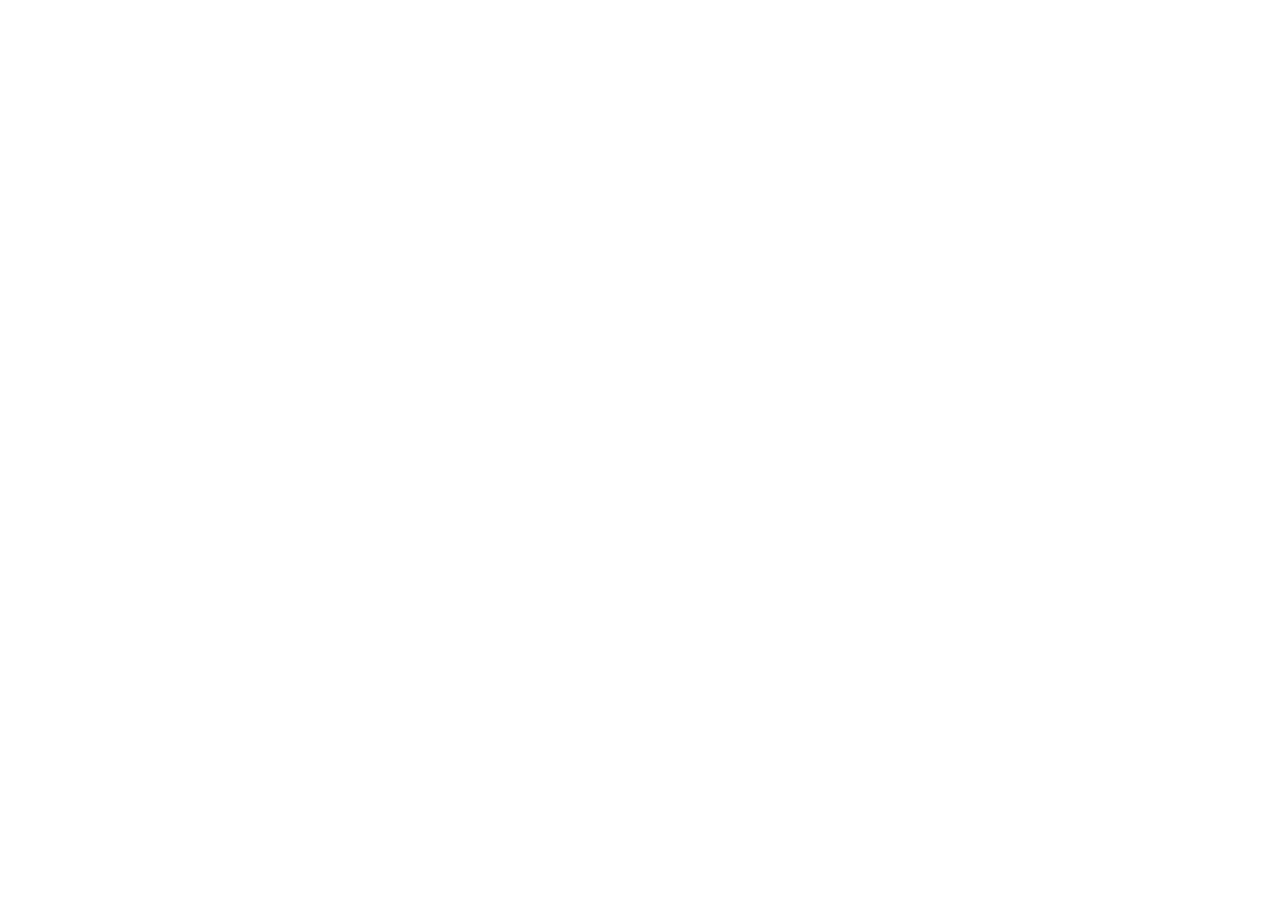
==== index.html @ a1ab5d9c "chore: :tada: project setup" ====
<!doctype html>
<html lang="en">
  <head>
    <meta charset="UTF-8" />
    <meta name="viewport" content="width=device-width, initial-scale=1.0" />
    <link
      rel="icon"
      type="image/png"
      sizes="32x32"
      href="./assets/favicon-32x32.png"
    />
    <link rel="preconnect" href="https://fonts.googleapis.com" />
    <link rel="preconnect" href="https://fonts.gstatic.com" crossorigin />
    <link
      href="https://fonts.googleapis.com/css2?family=Big+Shoulders:opsz,wght@10..72,100..900&family=Outfit:wght@100..900&display=swap"
      rel="stylesheet"
    />
    <link rel="stylesheet" href="./Global Styles.css" />
    <link rel="stylesheet" href="index.css" />
    <title>Frontend Mentor | Art gallery website</title>
  </head>
  <body></body>
</html>
---- Global Styles.css ----
* {
  box-sizing: border-box;
  margin: 0;
  padding: 0;
}

:root {
  --grey-900: #151515;
  --grey-700: #444;
  --white: #fff;
  --gold-500: #d5966c;
}
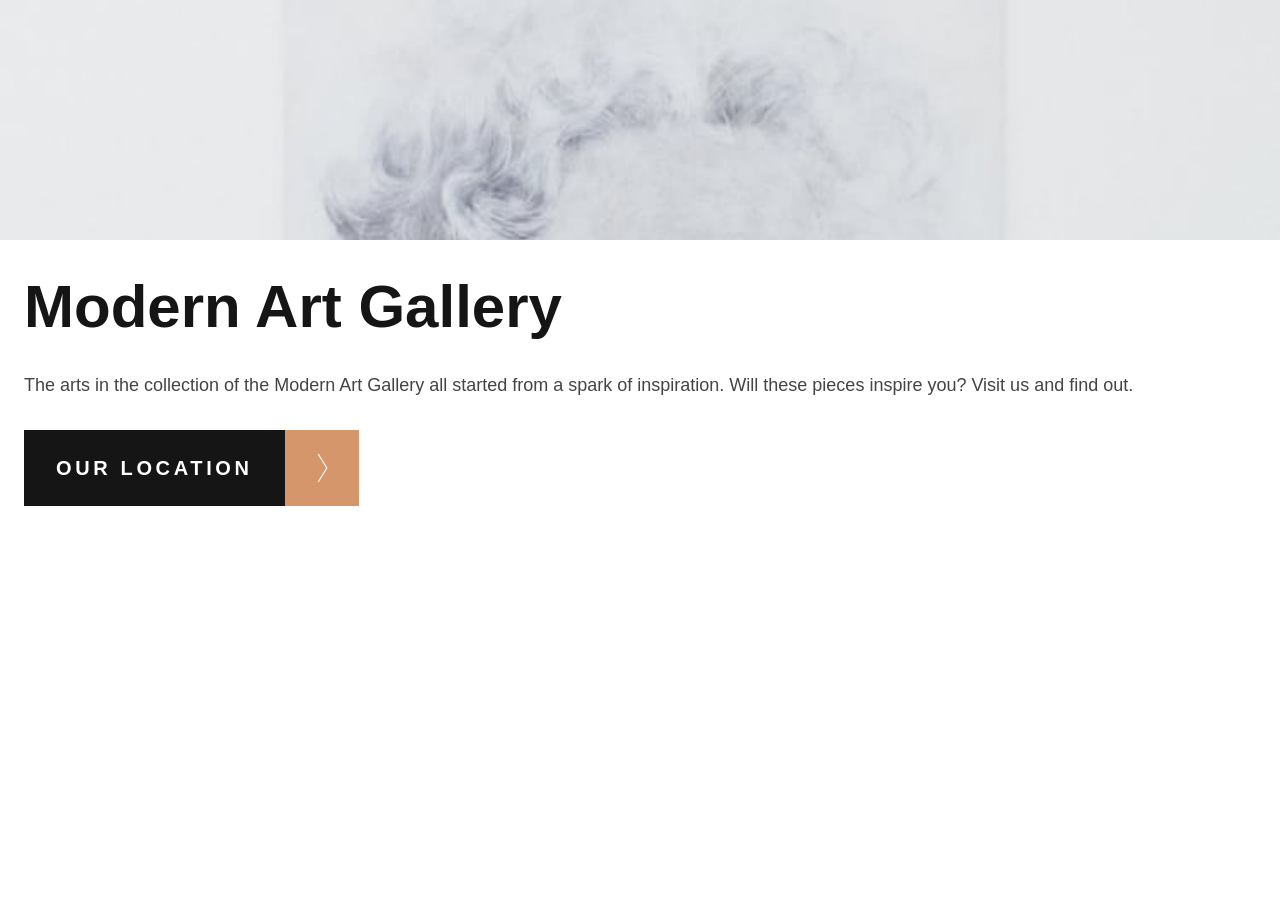
==== commit d05cc8c6: "feat: :sparkles: main content section html elements & styles added." ====
--- a/index.html
+++ b/index.html
@@ -15,9 +15,32 @@
       href="https://fonts.googleapis.com/css2?family=Big+Shoulders:opsz,wght@10..72,100..900&family=Outfit:wght@100..900&display=swap"
       rel="stylesheet"
     />
-    <link rel="stylesheet" href="./Global Styles.css" />
     <link rel="stylesheet" href="index.css" />
     <title>Frontend Mentor | Art gallery website</title>
   </head>
-  <body></body>
+  <body>
+    <main>
+      <section class="main-content">
+        <div class="hero-image-container"></div>
+        <div class="gallery-info-container">
+          <h1>Modern Art Gallery</h1>
+          <p>
+            The arts in the collection of the Modern Art Gallery all started
+            from a spark of inspiration. Will these pieces inspire you? Visit us
+            and find out.
+          </p>
+          <a class="our-location-btn" href="#">
+            <div class="our-location-button-wrapper">
+              <p>OUR LOCATION</p>
+              <span
+                ><img
+                  src="./assets/icon-arrow-right.svg"
+                  alt="Arrow pointing to the right in a white line, indicating navigation to the location section, inside a small rounded icon with a dark background and minimal modern gallery styling."
+              /></span>
+            </div>
+          </a>
+        </div>
+      </section>
+    </main>
+  </body>
 </html>
--- a/index.css
+++ b/index.css
@@ -0,0 +1,91 @@
+/* Global Styles */
+
+* {
+  box-sizing: border-box;
+  margin: 0;
+  padding: 0;
+}
+
+:root {
+  --grey-900: #151515;
+  --grey-700: #444;
+  --white: #fff;
+  --gold-500: #d5966c;
+}
+
+body {
+  background-color: var(--white);
+}
+
+/* || Main Content Section */
+
+.hero-image-container {
+  margin-block-end: 2rem;
+  background-image: url(./assets/mobile/image-hero@2x.jpg);
+  background-size: cover;
+  width: 100%;
+  height: 15rem;
+}
+
+/* Gallery Info Container */
+
+.gallery-info-container {
+  display: flex;
+  flex-direction: column;
+  gap: 2rem;
+  padding: 0 1.5rem;
+
+  h1 {
+    color: var(--grey-900);
+    font-weight: 700;
+    font-size: 3.75rem;
+    font-family: 'Big Shoulders', Arial, Helvetica, sans-serif;
+  }
+
+  p {
+    color: var(--grey-700);
+    font-size: 1.125rem;
+    line-height: 140%;
+    font-family: 'Outfit', Arial, Helvetica, sans-serif;
+  }
+}
+
+.our-location-btn {
+  text-decoration: none;
+}
+
+.our-location-button-wrapper {
+  display: flex;
+  cursor: pointer;
+
+  p {
+    background-color: var(--grey-900);
+    padding: 1.5rem 2rem;
+    color: var(--white);
+    font-weight: 800;
+    font-size: 1.25rem;
+    font-family: 'Big Shoulders', Arial, Helvetica, sans-serif;
+    letter-spacing: 0.2275rem;
+  }
+
+  span {
+    display: flex;
+    background-color: var(--gold-500);
+    padding: 1.5rem 2rem;
+  }
+
+  p,
+  span {
+    transition: background-color 0.1s ease-in-out;
+  }
+
+  &:hover {
+    p {
+      background-color: var(--gold-500);
+    }
+
+    span {
+      background-color: var(--grey-900);
+    }
+  }
+}
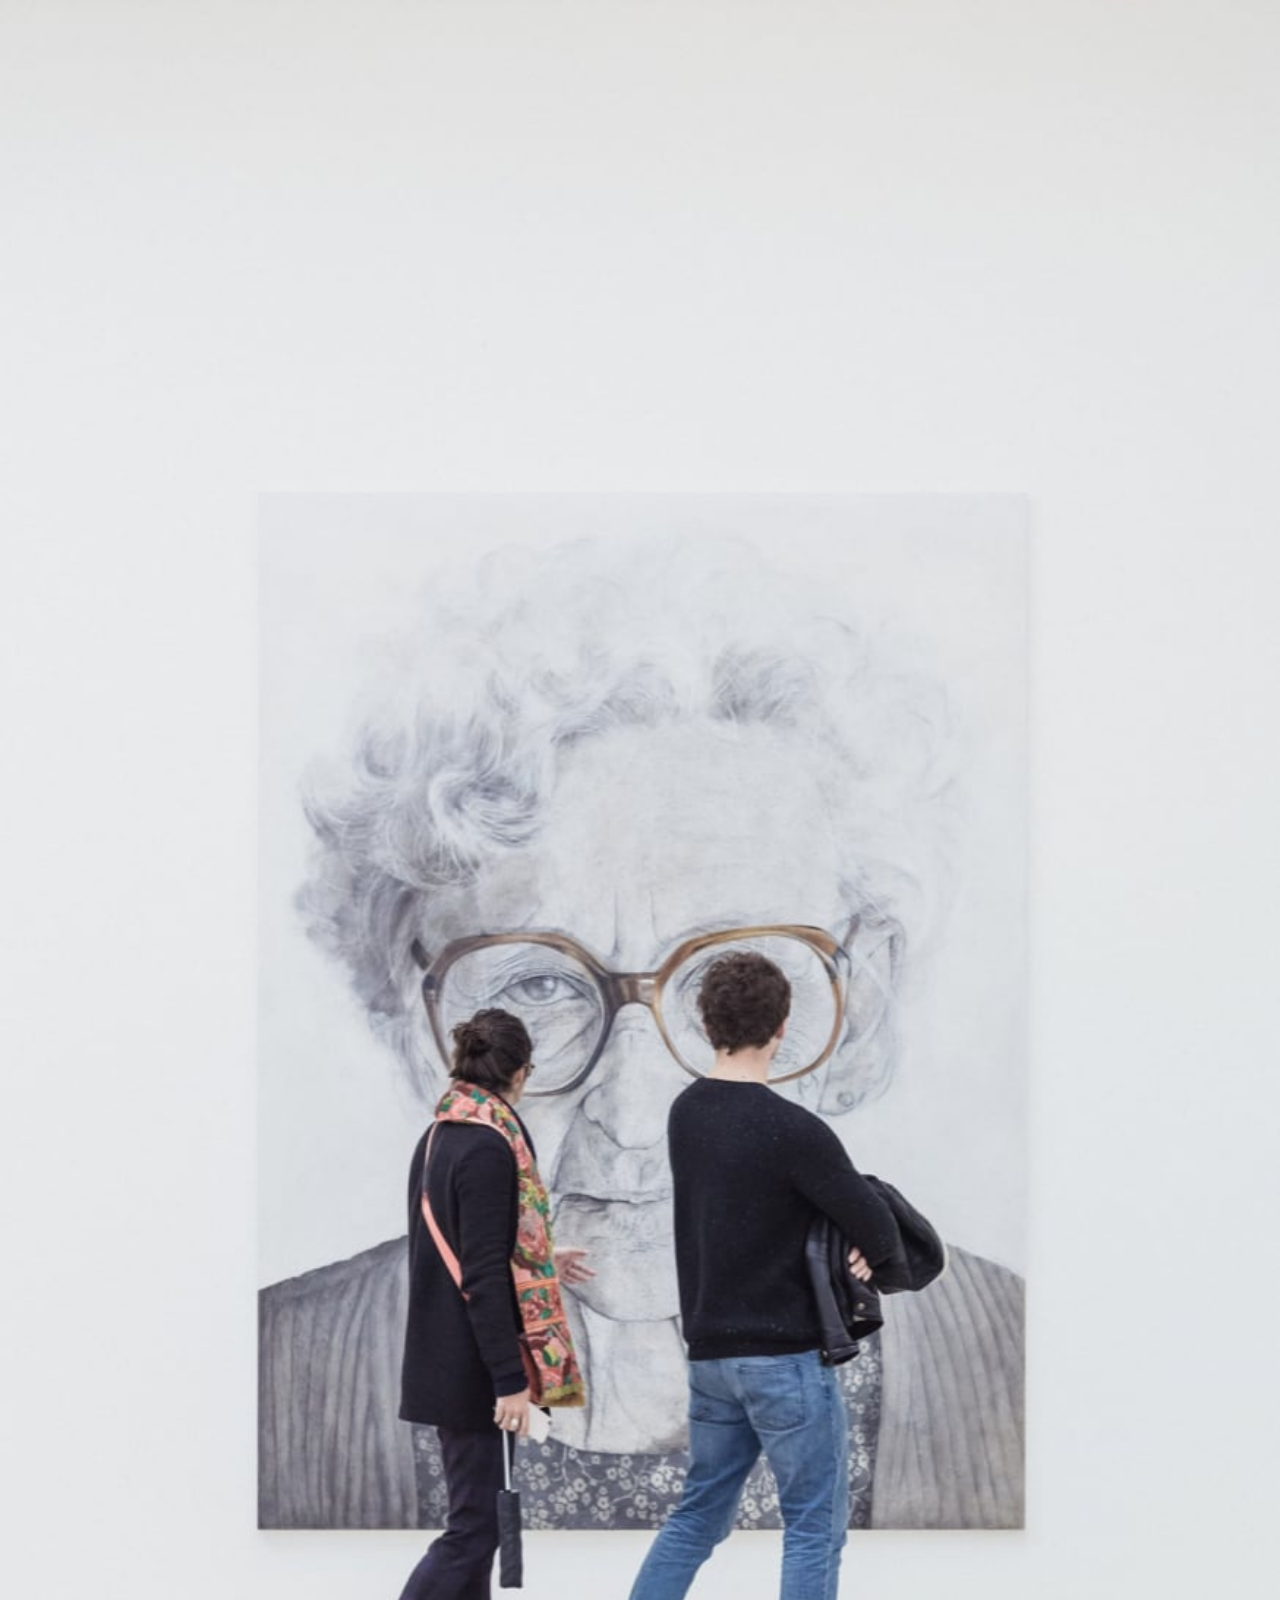
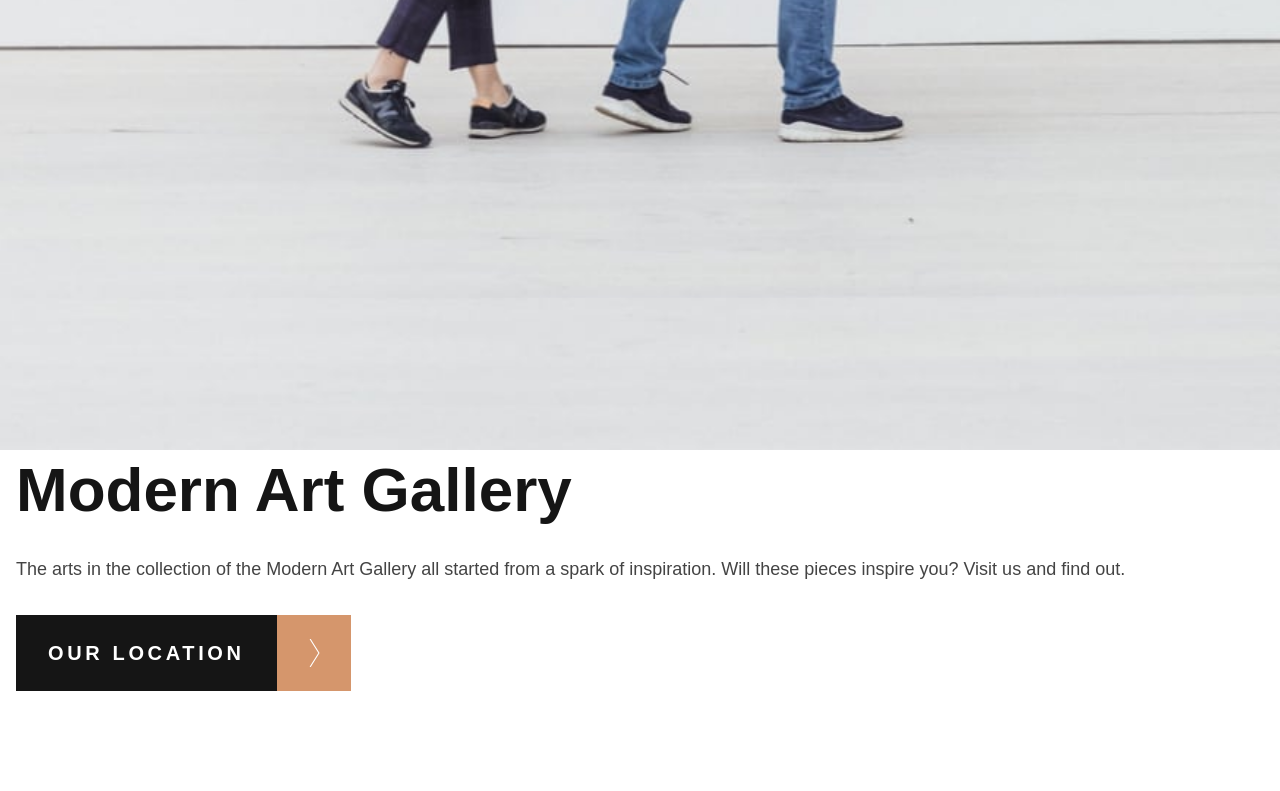
==== commit d705e665: "refactor: :recycle: main content section changed hero image to picture element." ====
--- a/index.html
+++ b/index.html
@@ -21,7 +21,17 @@
   <body>
     <main>
       <section class="main-content">
-        <div class="hero-image-container"></div>
+        <picture class="main-content-hero-image">
+          <source
+            media="(min-width: 90rem)"
+            srcset="./assets/desktop/image-hero@2x.jpg"
+          />
+          <source
+            media="(min-width: 51.25rem)"
+            srcset="./assets/tablet/image-hero@2x.jpg"
+          />
+          <img src="./assets/mobile/image-hero@2x.jpg" alt="" />
+        </picture>
         <div class="gallery-info-container">
           <h1>Modern Art Gallery</h1>
           <p>
@@ -41,6 +51,9 @@
           </a>
         </div>
       </section>
+      <section class="gallery">
+        <div class="gallery-hero-image-container"></div>
+      </section>
     </main>
   </body>
 </html>
--- a/index.css
+++ b/index.css
@@ -19,26 +19,27 @@
 
 /* || Main Content Section */
 
-.hero-image-container {
-  margin-block-end: 2rem;
-  background-image: url(./assets/mobile/image-hero@2x.jpg);
-  background-size: cover;
-  width: 100%;
-  height: 15rem;
+.main-content {
+  margin-block-end: 6.25rem;
 }
 
-/* Gallery Info Container */
+.main-content-hero-image {
+  img {
+    width: 100%;
+    height: auto;
+  }
+}
 
 .gallery-info-container {
   display: flex;
   flex-direction: column;
   gap: 2rem;
-  padding: 0 1.5rem;
+  padding: 0 1rem;
 
   h1 {
     color: var(--grey-900);
     font-weight: 700;
-    font-size: 3.75rem;
+    font-size: 62px;
     font-family: 'Big Shoulders', Arial, Helvetica, sans-serif;
   }
 
@@ -89,3 +90,10 @@
     }
   }
 }
+
+/* Gallery Section */
+
+.gallery-hero-image-container {
+  width: 100%;
+  height:;
+}
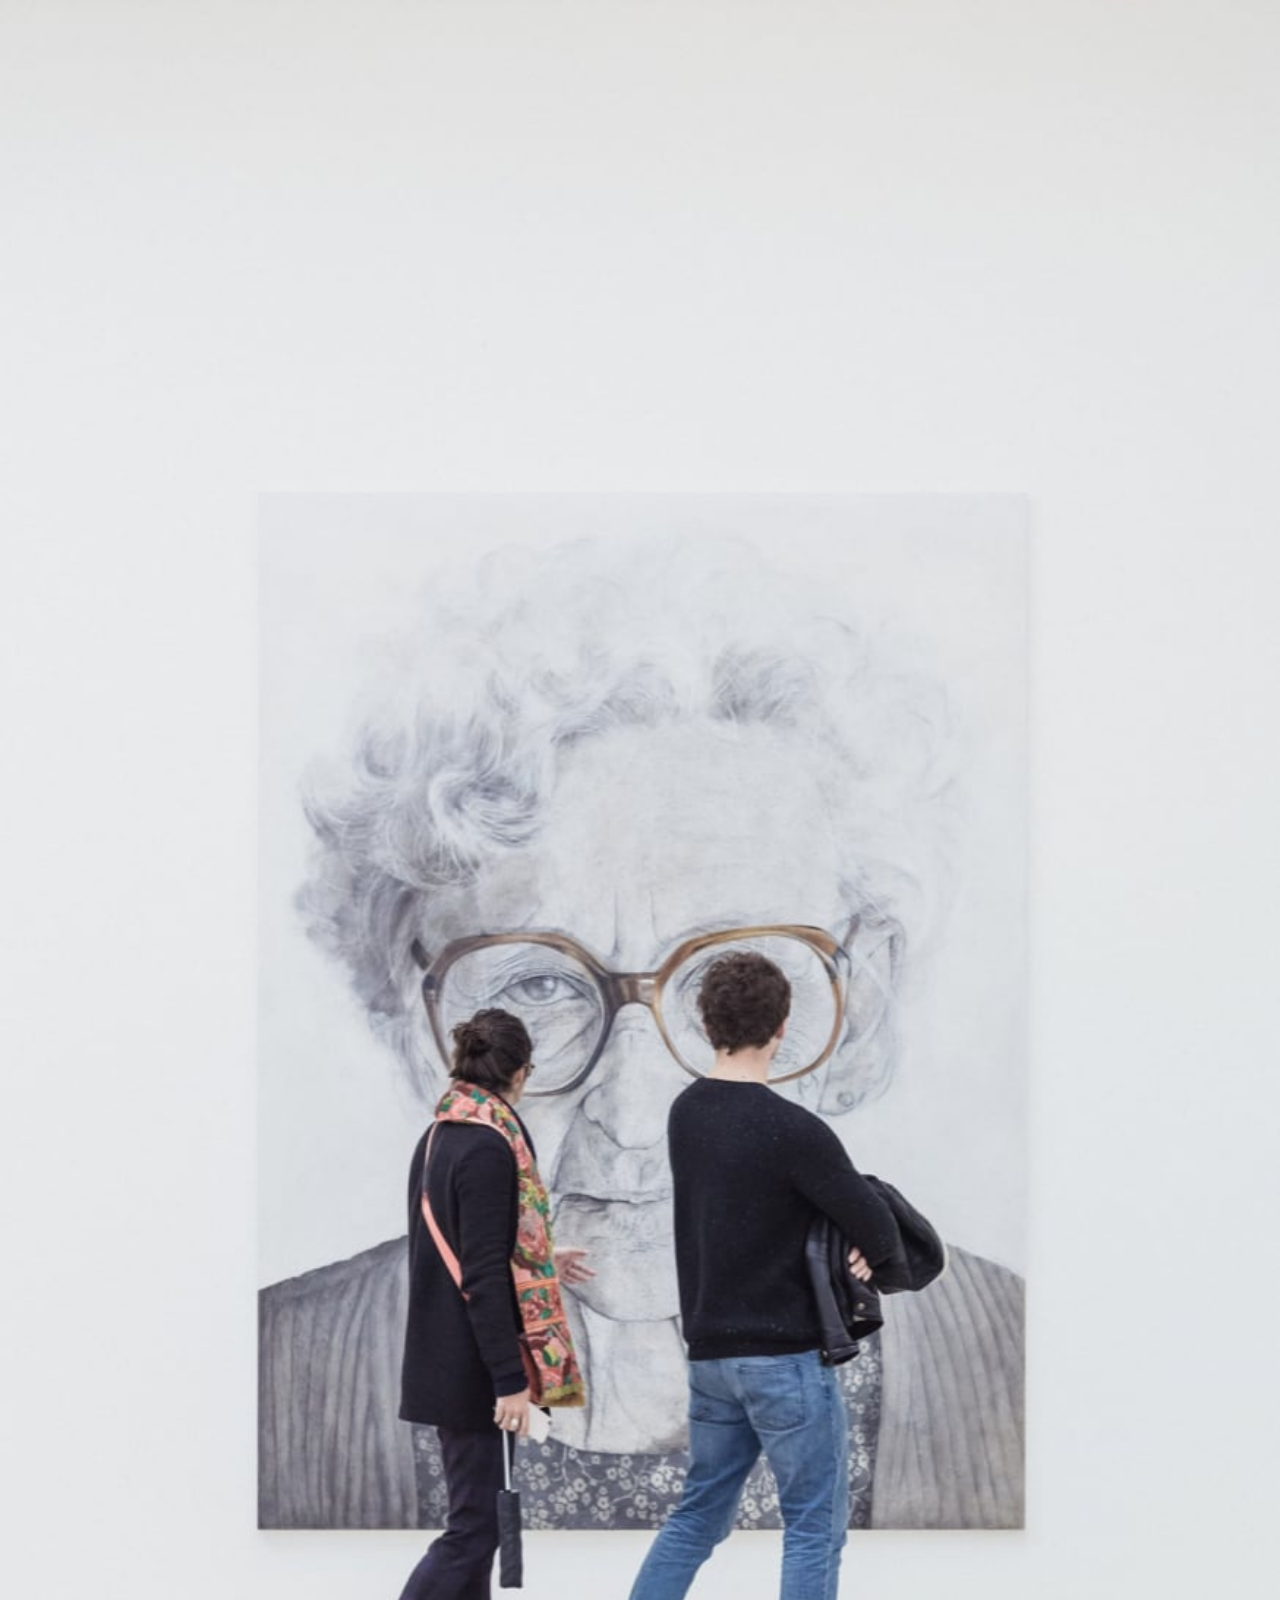
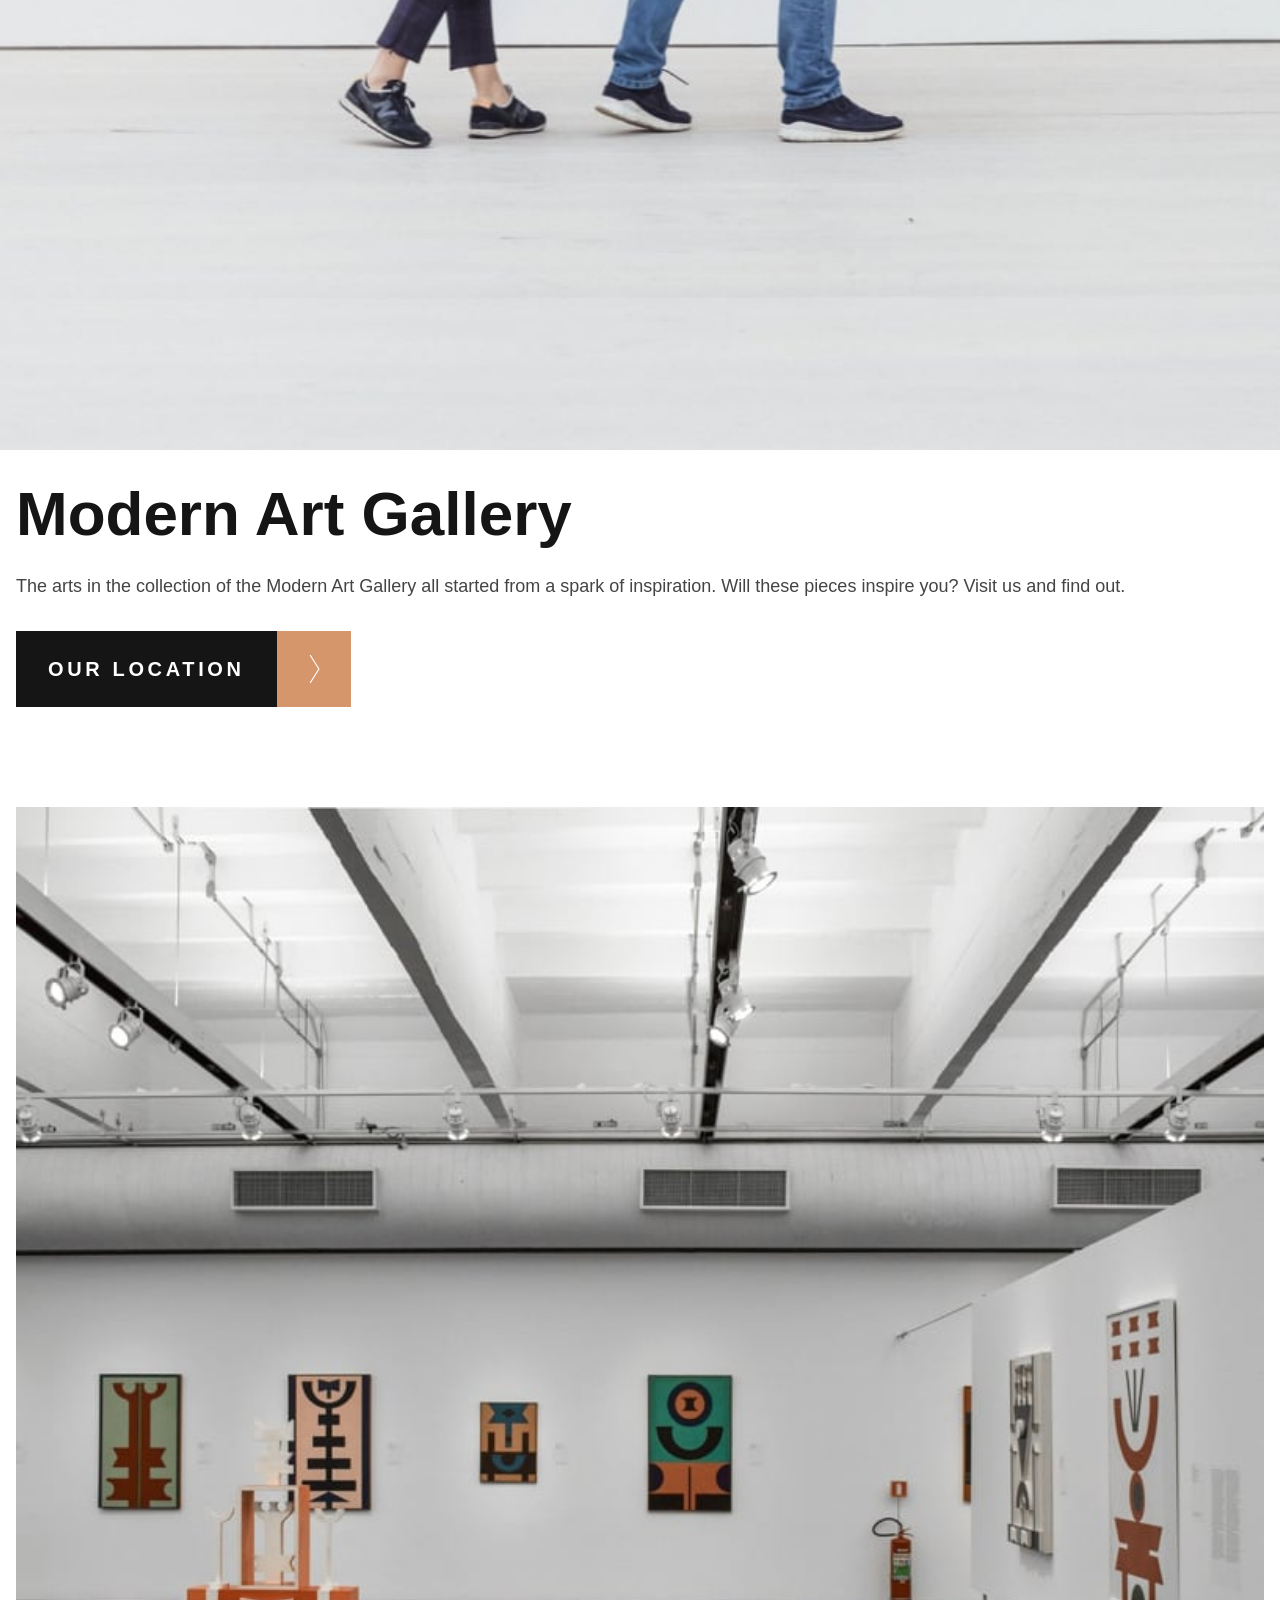
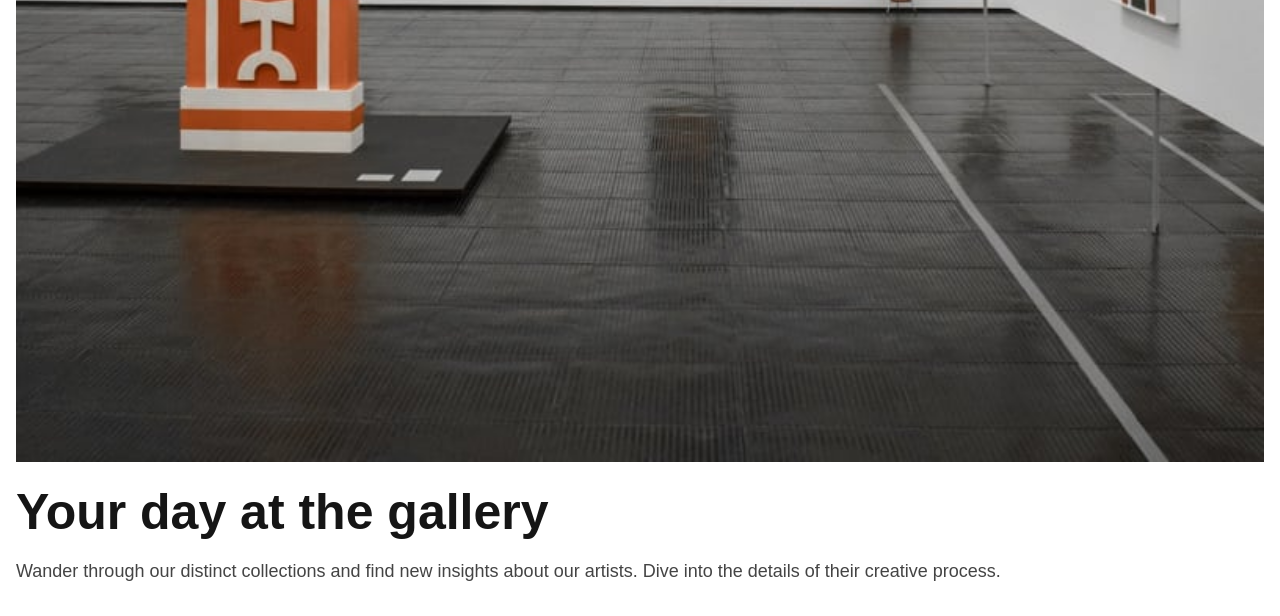
==== commit b178da43: "feat: :sparkles: gellery section gallery hero elements and styles addeed." ====
--- a/index.html
+++ b/index.html
@@ -30,7 +30,10 @@
             media="(min-width: 51.25rem)"
             srcset="./assets/tablet/image-hero@2x.jpg"
           />
-          <img src="./assets/mobile/image-hero@2x.jpg" alt="" />
+          <img
+            src="./assets/mobile/image-hero@2x.jpg"
+            alt="Two visitors stand in a modern gallery looking at a large black and white portrait of an older woman with curly white hair and thick glasses. The woman appears to be the main subject of the artwork, while the visitors are close together in a calm exhibition space with soft lighting and a minimalist atmosphere. The mood feels contemplative and reflective."
+          />
         </picture>
         <div class="gallery-info-container">
           <h1>Modern Art Gallery</h1>
@@ -52,7 +55,27 @@
         </div>
       </section>
       <section class="gallery">
-        <div class="gallery-hero-image-container"></div>
+        <div class="gallery-hero">
+          <picture class="gallery-hero-image">
+            <source
+              media="(min-width: 90rem)"
+              srcset="./assets/desktop/image-grid-1@2x.jpg"
+            />
+            <source
+              media="(min-width: 51.25rem)"
+              srcset="./assets/tablet/image-grid-1@2x.jpg"
+            />
+            <img
+              src="./assets/mobile/image-grid-1@2x.jpg"
+              alt="A spacious modern art gallery interior with white walls, a black polished floor, and several abstract artworks in warm earth tones and bold colors hanging on the walls. A large orange sculpture stands on a black plinth near the center of the room. Overhead lights and a calm minimalist exhibition setting create a reflective, contemplative mood. No text appears in this image."
+            />
+          </picture>
+          <h2>Your day at the gallery</h2>
+          <p>
+            Wander through our distinct collections and find new insights about
+            our artists. Dive into the details of their creative process.
+          </p>
+        </div>
       </section>
     </main>
   </body>
--- a/index.css
+++ b/index.css
@@ -25,6 +25,7 @@
 
 .main-content-hero-image {
   img {
+    margin-block-end: 2rem;
     width: 100%;
     height: auto;
   }
@@ -40,6 +41,7 @@
     color: var(--grey-900);
     font-weight: 700;
     font-size: 62px;
+    line-height: 90%;
     font-family: 'Big Shoulders', Arial, Helvetica, sans-serif;
   }
 
@@ -93,7 +95,34 @@
 
 /* Gallery Section */
 
-.gallery-hero-image-container {
-  width: 100%;
-  height:;
+.gallery {
+  padding: 0 1rem;
 }
+
+.gallery-hero {
+  display: flex;
+  flex-direction: column;
+  gap: 1.5rem;
+  margin-block-end: 2rem;
+
+  h2 {
+    color: var(--grey-900);
+    font-size: 3.125rem;
+    line-height: 90%;
+    font-family: 'Big Shoulders', Arial, Helvetica, sans-serif;
+  }
+
+  p {
+    color: var(--grey-700);
+    font-size: 1.125rem;
+    line-height: 140%;
+    font-family: 'Outfit', Arial, Helvetica, sans-serif;
+  }
+}
+
+.gallery-hero-image {
+  img {
+    width: 100%;
+    height: auto;
+  }
+}
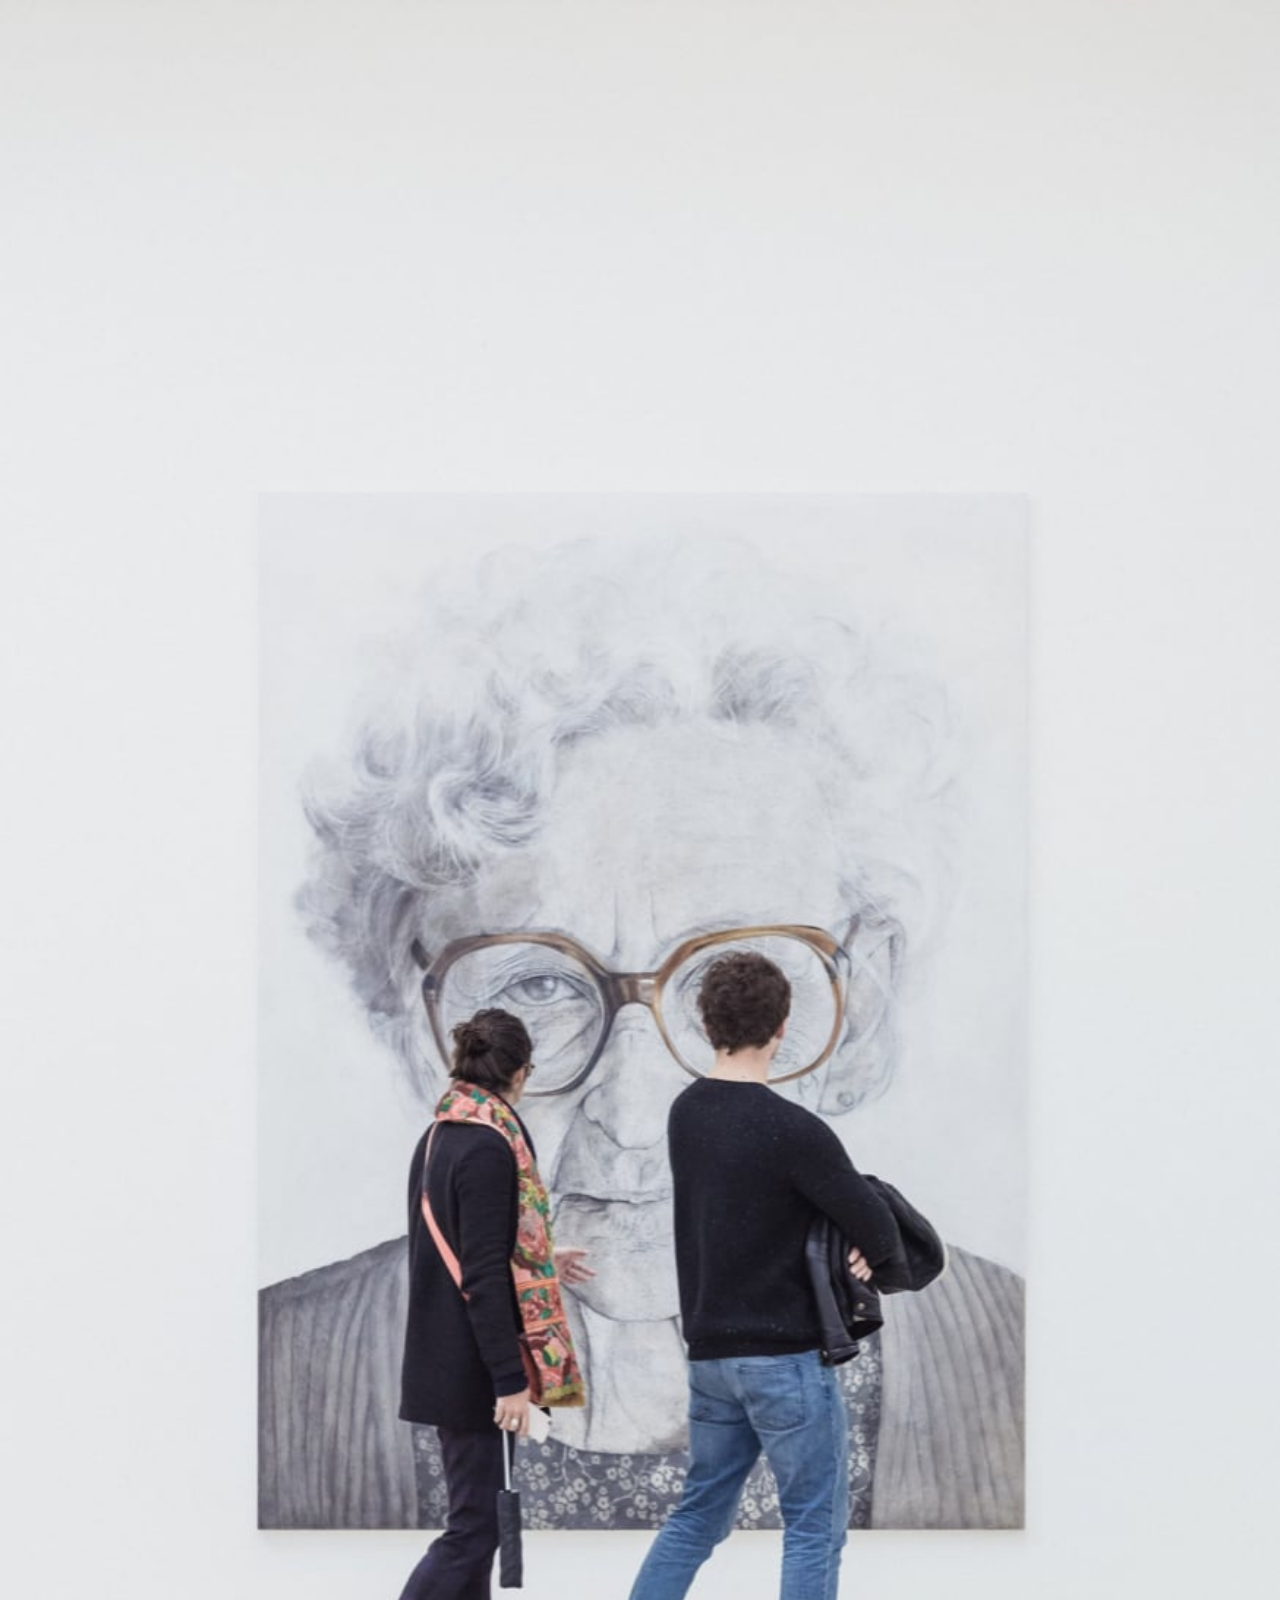
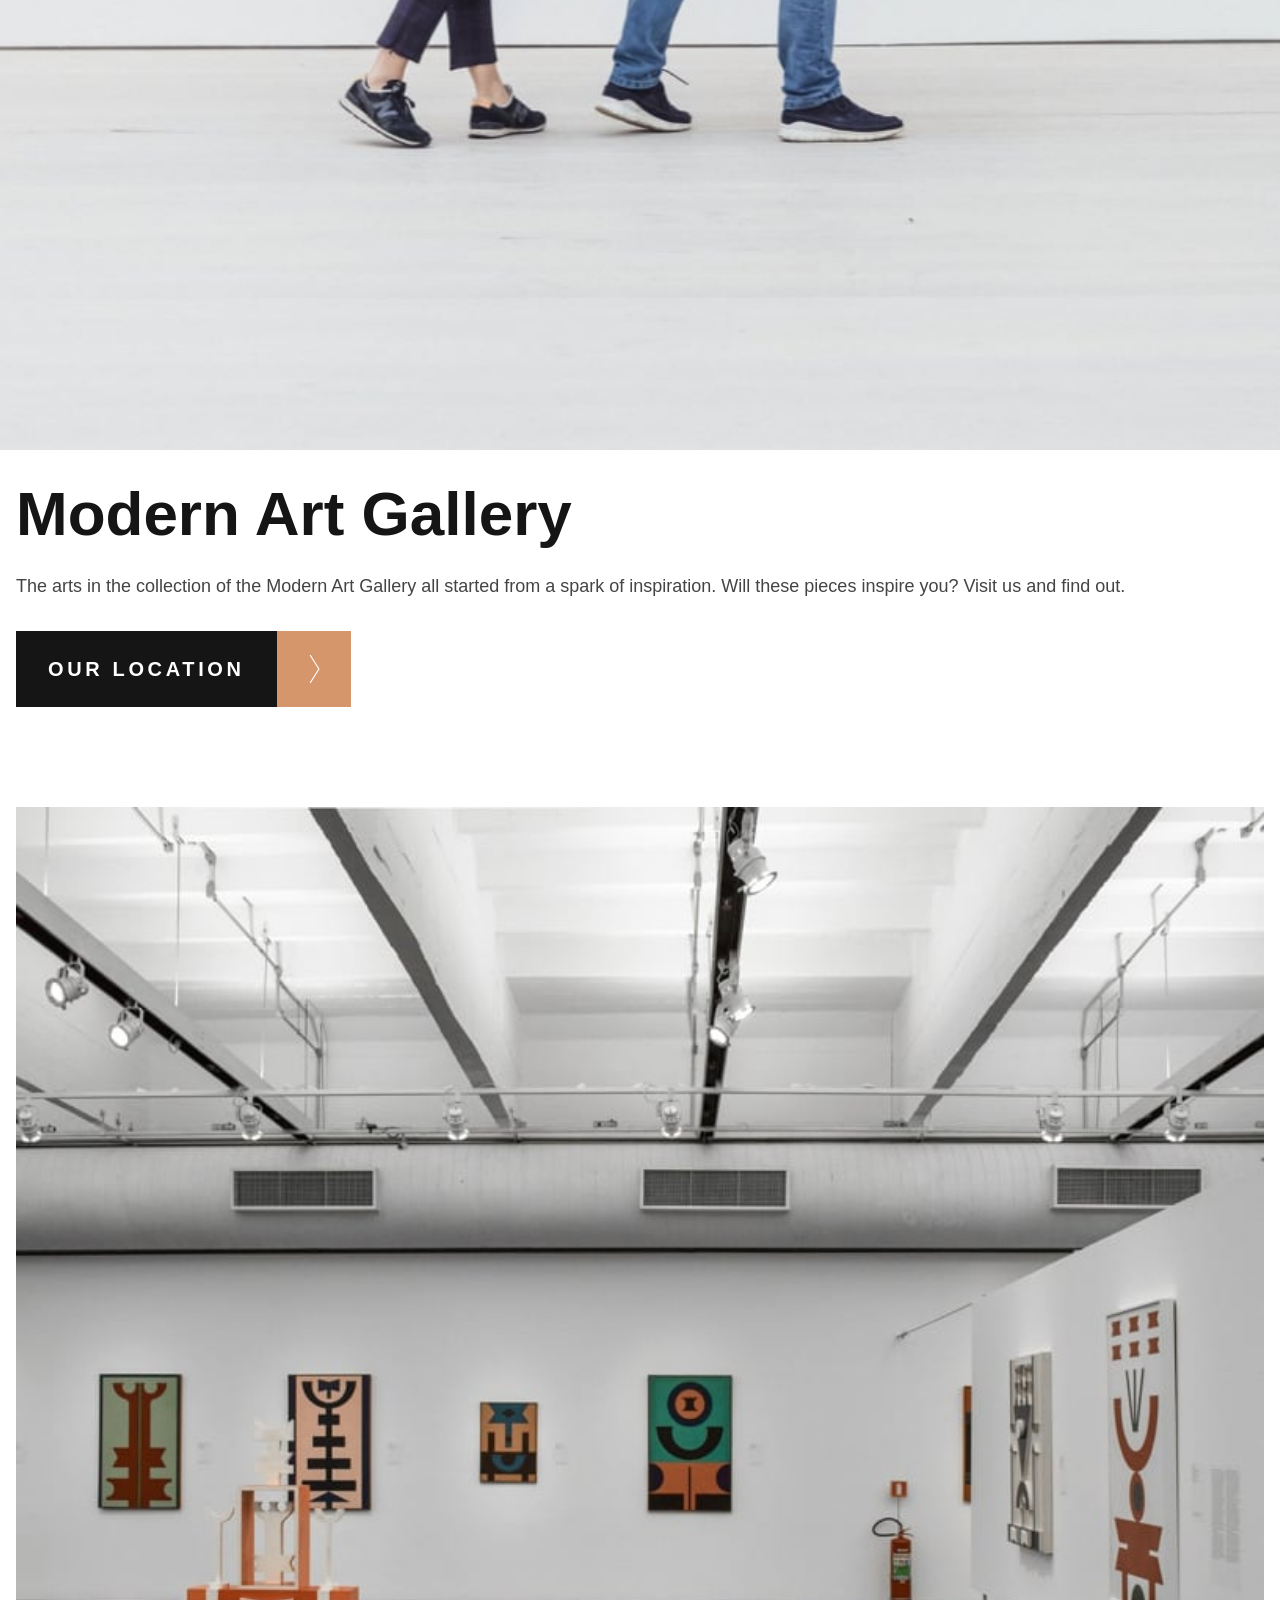
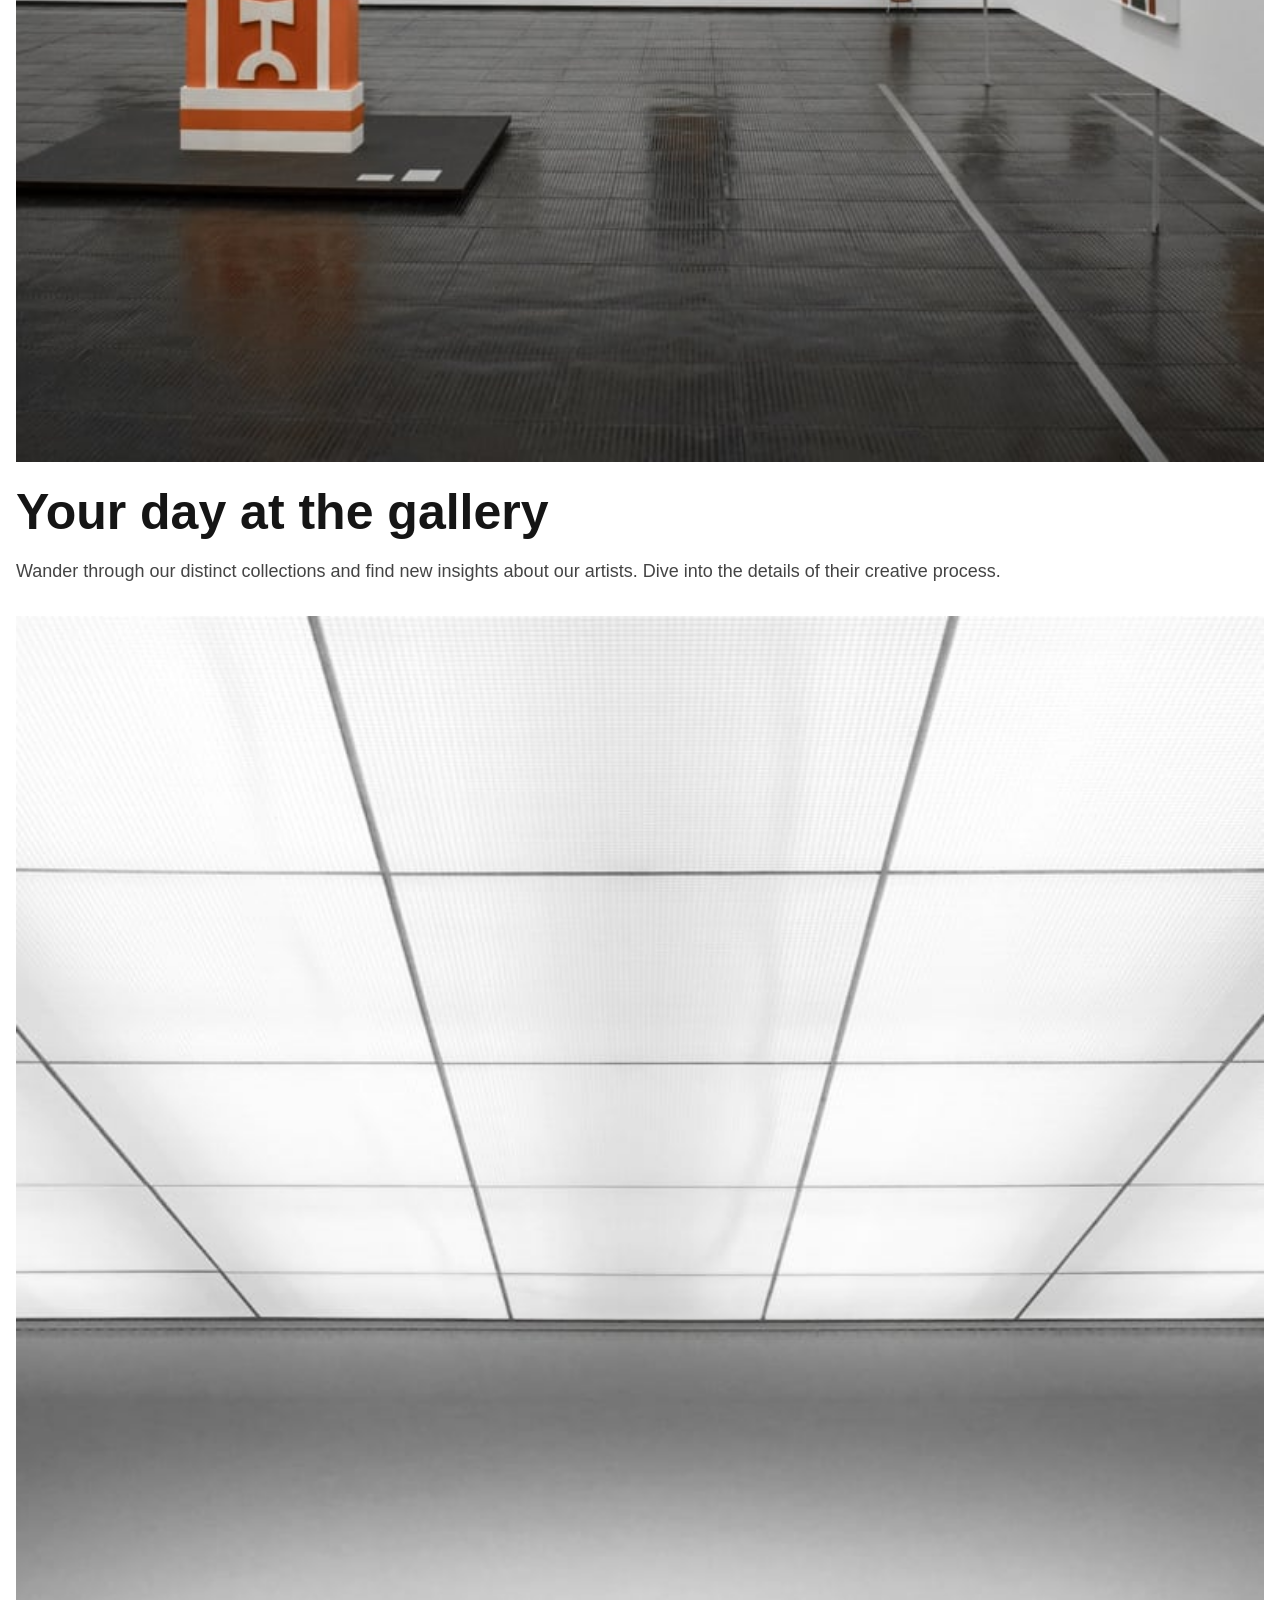
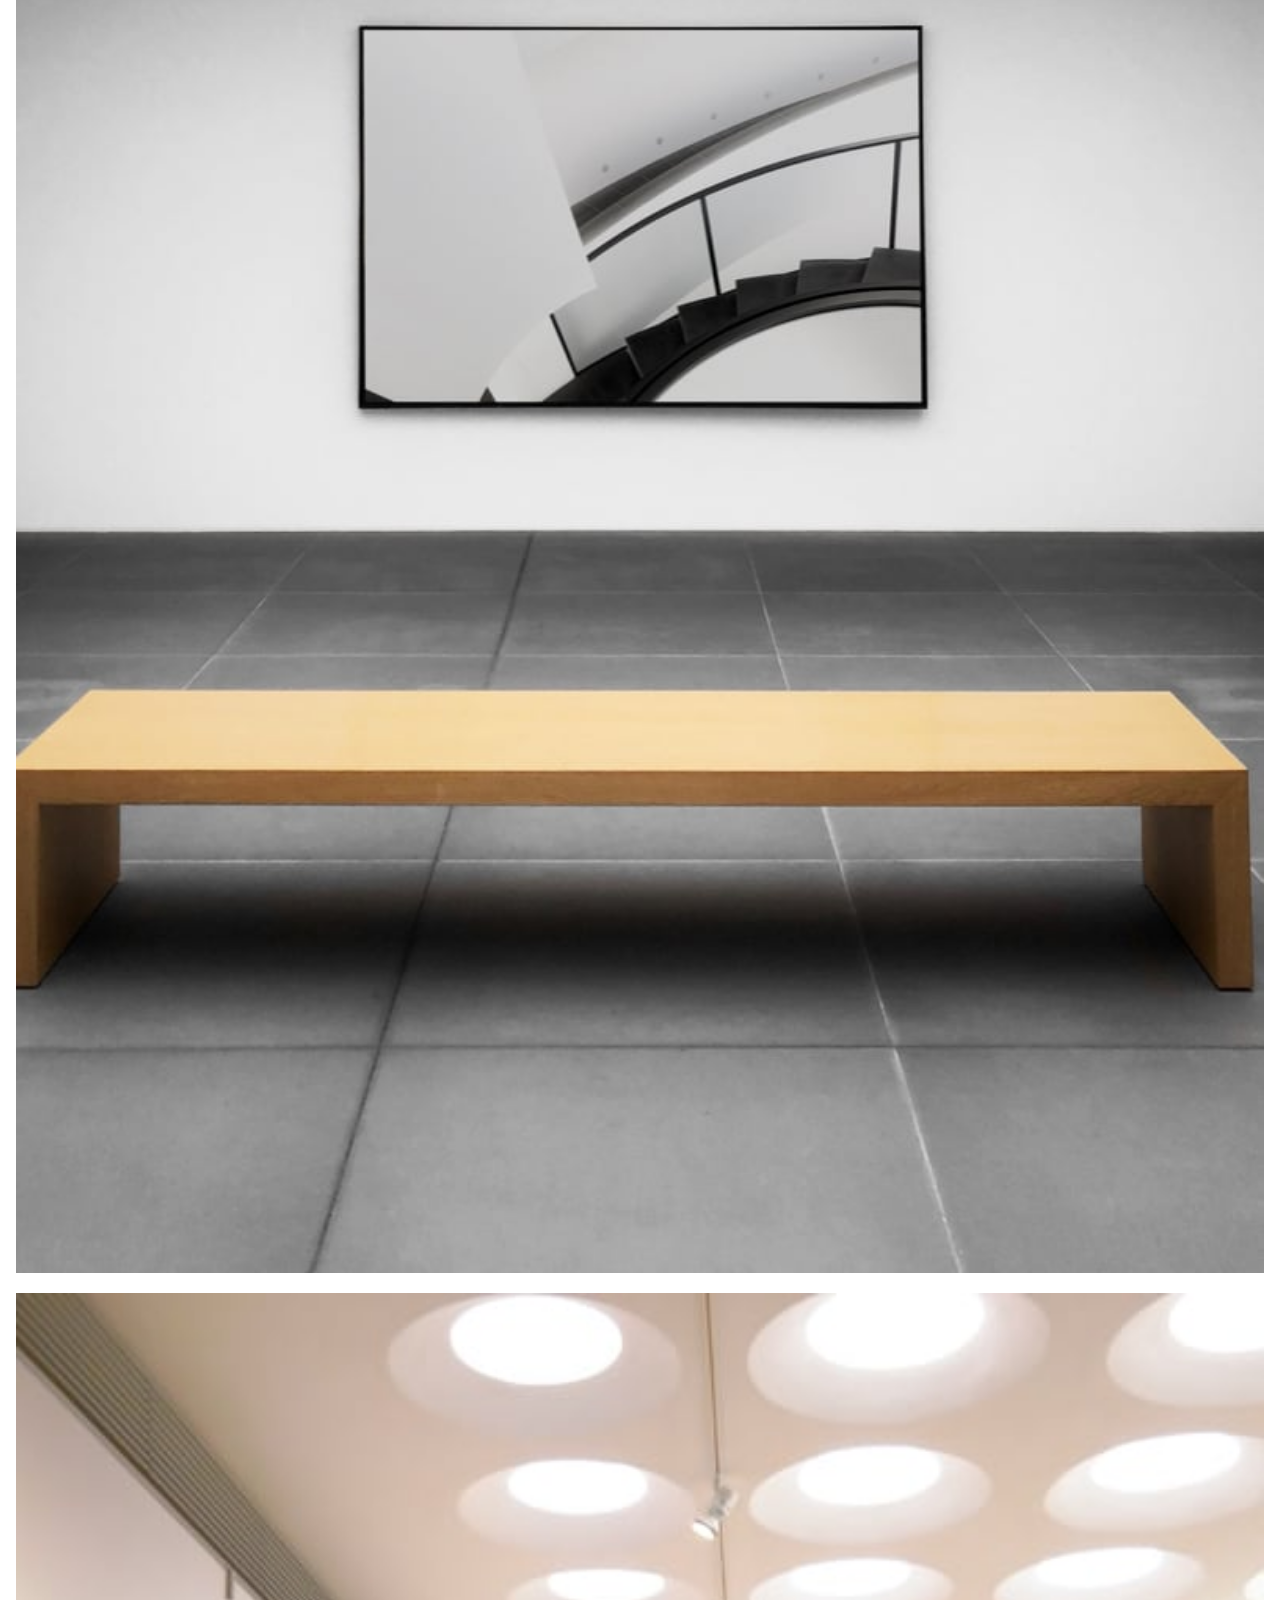
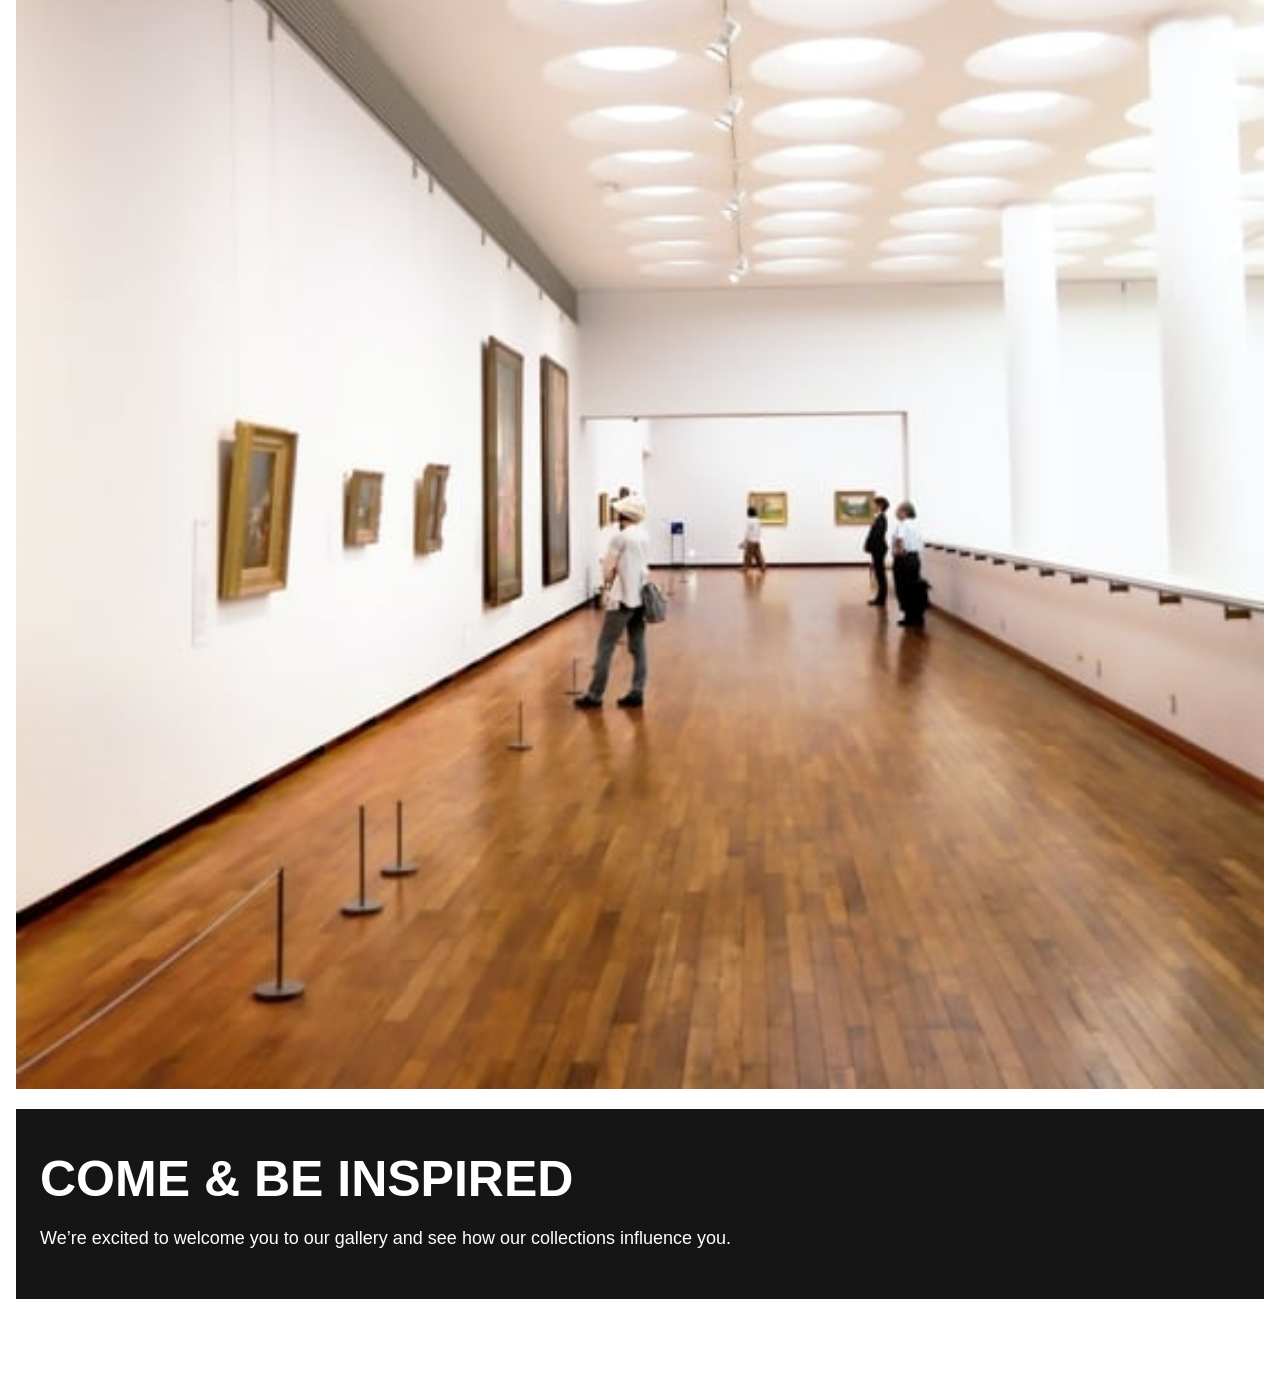
==== commit 00dbd6e1: "feat: :sparkles: gellery section gallery grid content and styles added." ====
--- a/index.html
+++ b/index.html
@@ -76,6 +76,40 @@
             our artists. Dive into the details of their creative process.
           </p>
         </div>
+        <div class="gallery-grid-container">
+          <picture class="gallery-image-one">
+            <source
+              media="(min-width: 90rem)"
+              srcset="./assets/desktop/image-grid-2@2x.jpg"
+            />
+            <source
+              media="(min-width: 51.25rem)"
+              srcset="./assets/tablet/image-grid-2@2x.jpg"
+            />
+            <img
+              src="./assets/mobile/image-grid-2@2x.jpg"
+              alt="A minimalist gallery interior with a long wooden bench in the foreground, a framed abstract artwork on a pale wall, and a bright ceiling grid above. The artwork features curved black and white architectural lines suggesting a staircase or spiral. The space feels calm, spacious, and contemplative, with a refined museum atmosphere."
+            />
+          </picture>
+          <picture class="gallery-image-two">
+            <source
+              media="(min-width: 90rem)"
+              srcset="./assets/desktop/image-grid-3@2x.jpg"
+            />
+            <source
+              media="(min-width: 51.25rem)"
+              srcset="./assets/tablet/image-grid-3@2x.jpg"
+            />
+            <img src="./assets/mobile/image-grid-3@2x.jpg" alt="" />
+          </picture>
+          <div class="gallery-inspo-container">
+            <h2>COME &amp; BE INSPIRED</h2>
+            <p>
+              We’re excited to welcome you to our gallery and see how our
+              collections influence you.
+            </p>
+          </div>
+        </div>
       </section>
     </main>
   </body>
--- a/index.css
+++ b/index.css
@@ -11,6 +11,11 @@
   --grey-700: #444;
   --white: #fff;
   --gold-500: #d5966c;
+}
+
+html,
+body {
+  scroll-behavior: smooth;
 }
 
 body {
@@ -96,6 +101,7 @@
 /* Gallery Section */
 
 .gallery {
+  margin-block-end: 6.25rem;
   padding: 0 1rem;
 }
 
@@ -126,3 +132,45 @@
     height: auto;
   }
 }
+
+.gallery-grid-container {
+  display: grid;
+  grid-template-rows: auto;
+  grid-template-columns: 1fr;
+  gap: 1rem;
+}
+
+.gallery-image-one {
+  img {
+    width: 100%;
+    height: auto;
+  }
+}
+
+.gallery-image-two {
+  img {
+    width: 100%;
+    height: auto;
+  }
+}
+
+.gallery-inspo-container {
+  display: flex;
+  flex-direction: column;
+  gap: 1.5rem;
+  background-color: var(--grey-900);
+  padding: 3rem 1.5rem;
+  color: var(--white);
+
+  h2 {
+    font-size: 3.125rem;
+    line-height: 90%;
+    font-family: 'Big Shoulders', Arial, Helvetica, sans-serif;
+  }
+
+  p {
+    font-size: 1.125rem;
+    line-height: 140%;
+    font-family: 'Outfit', Arial, Helvetica, sans-serif;
+  }
+}
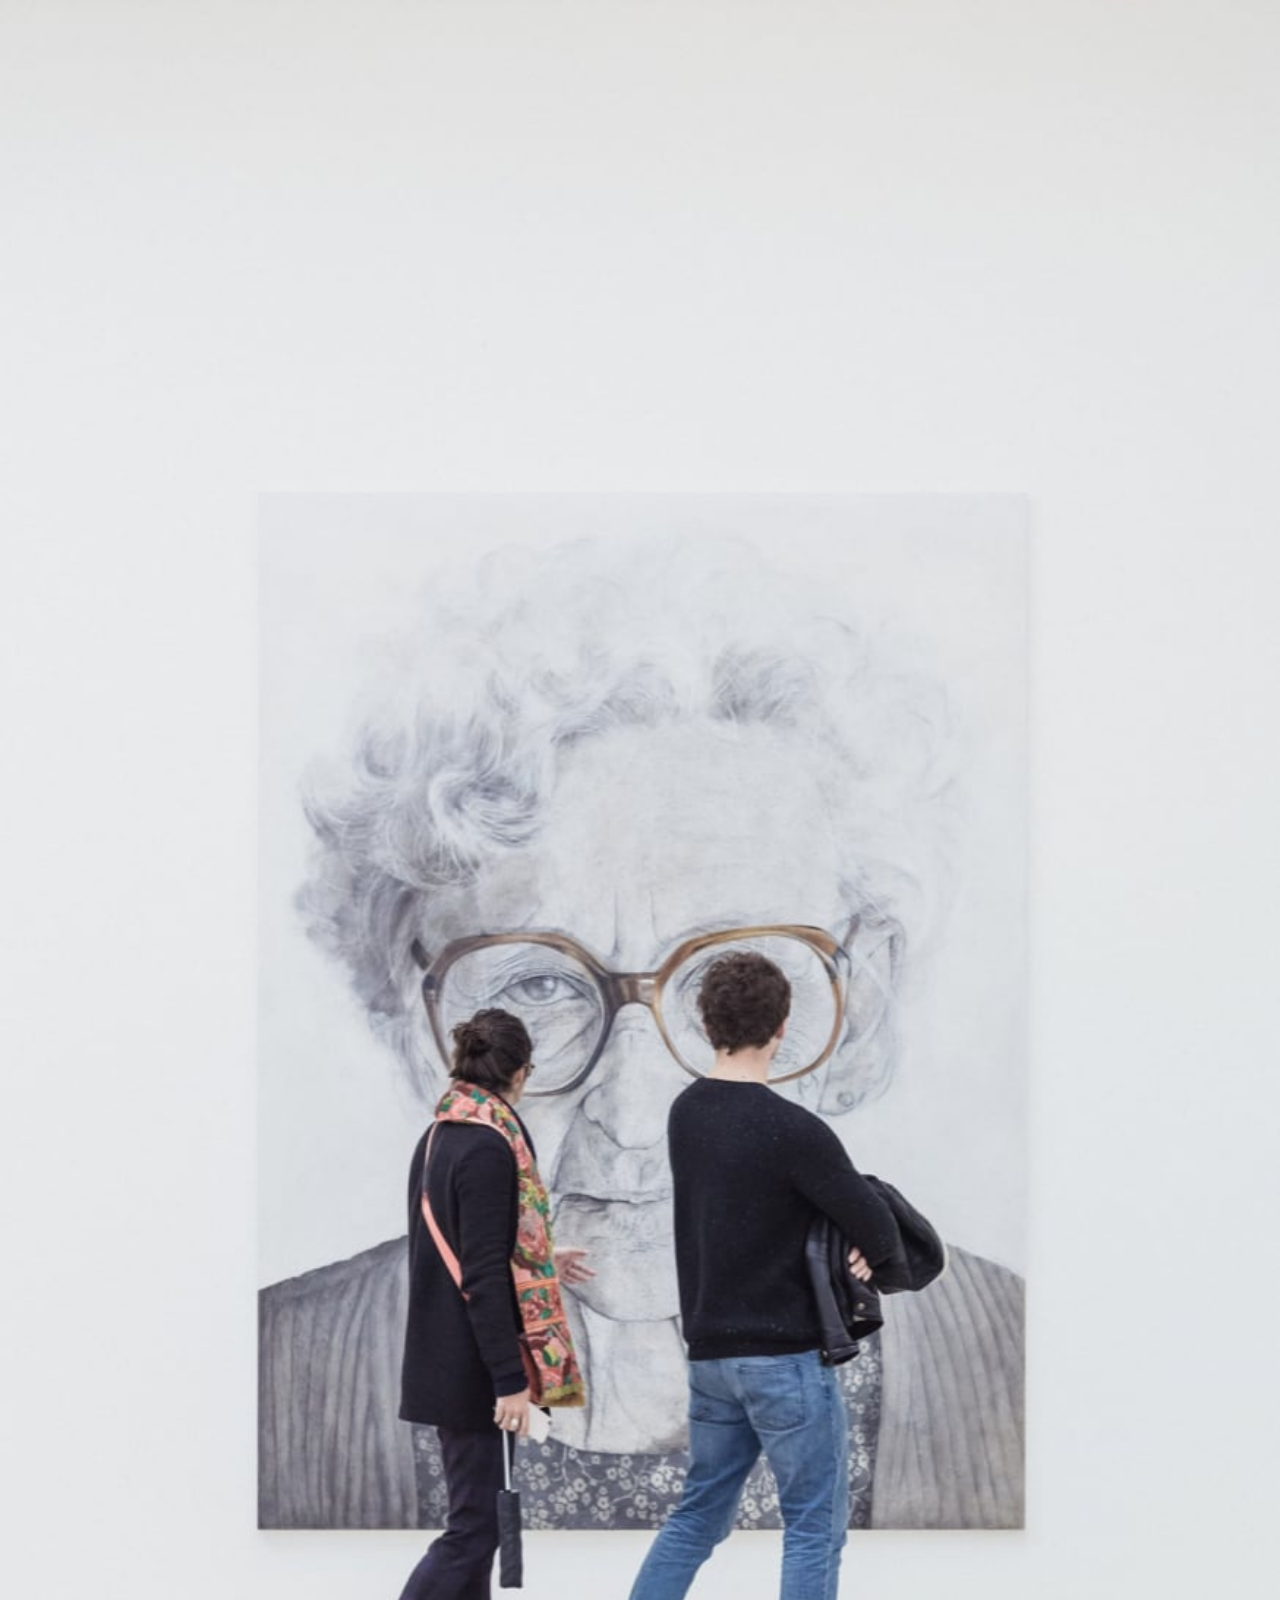
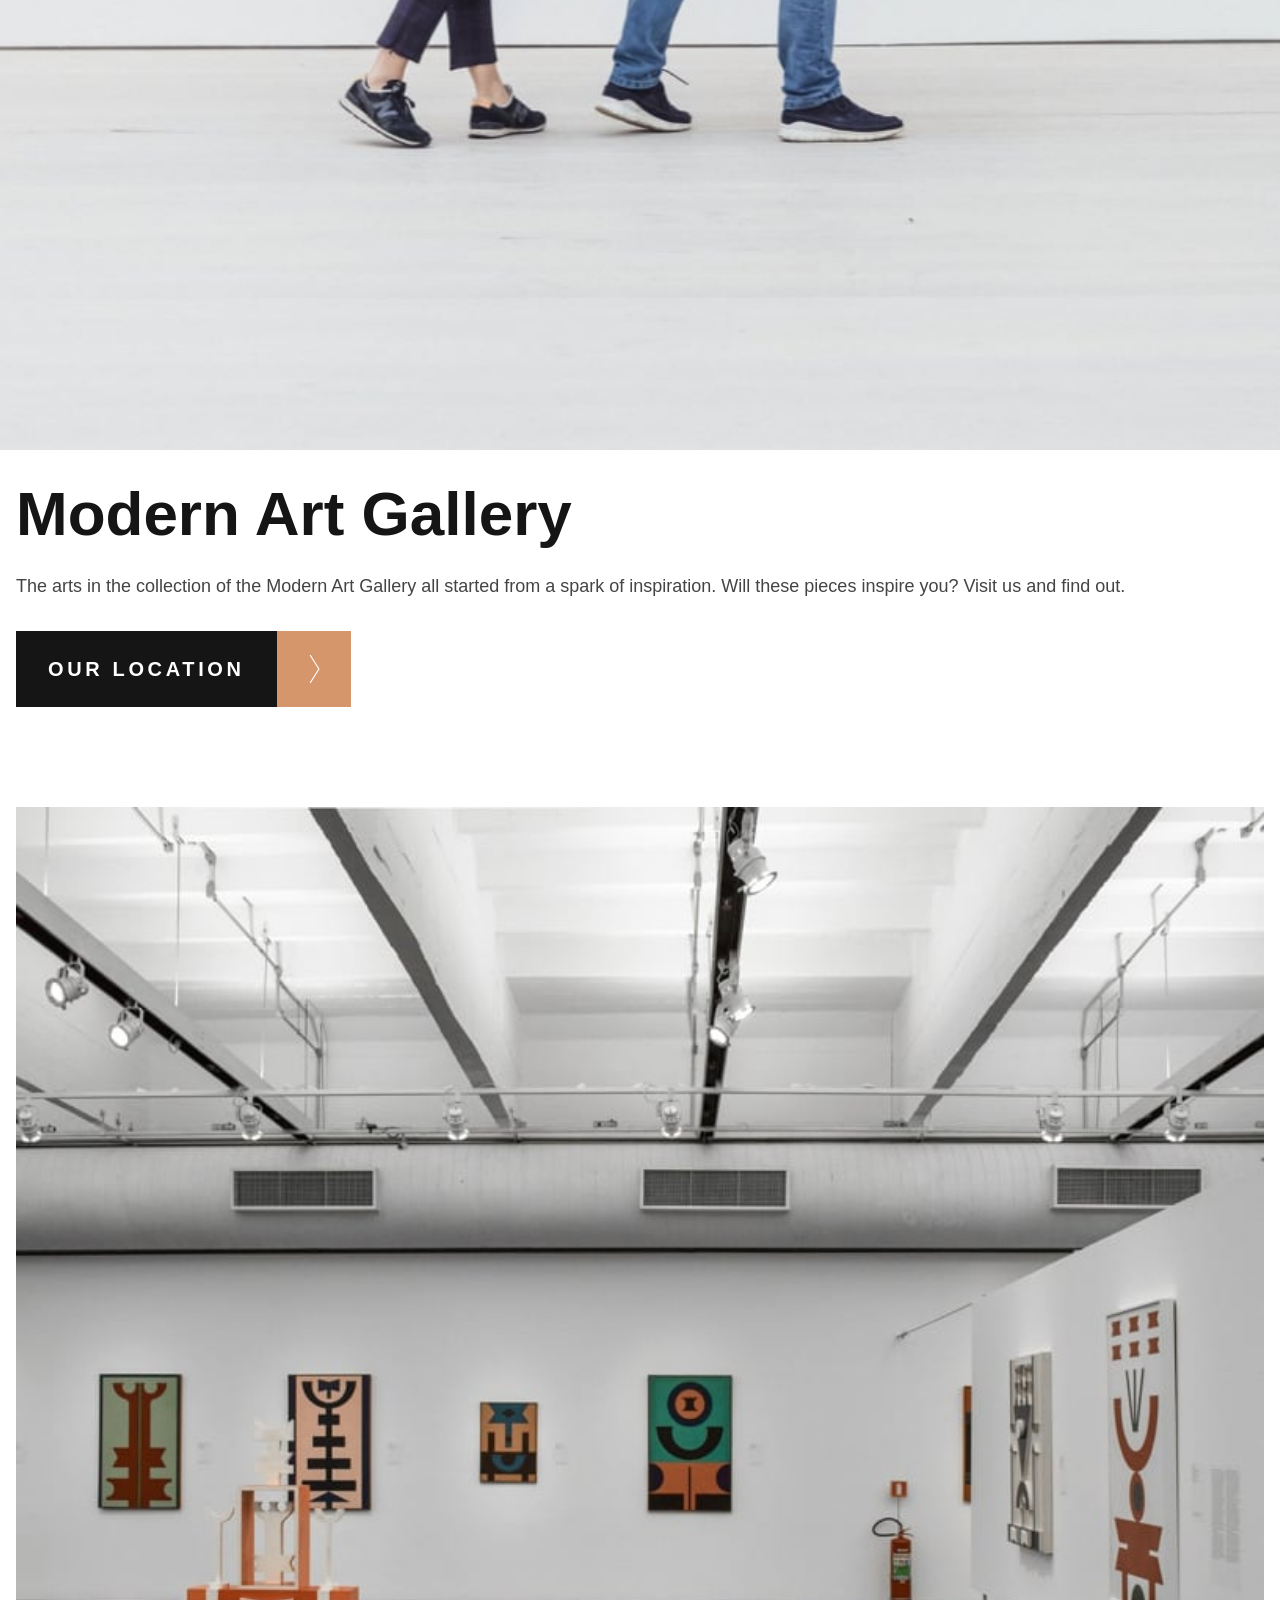
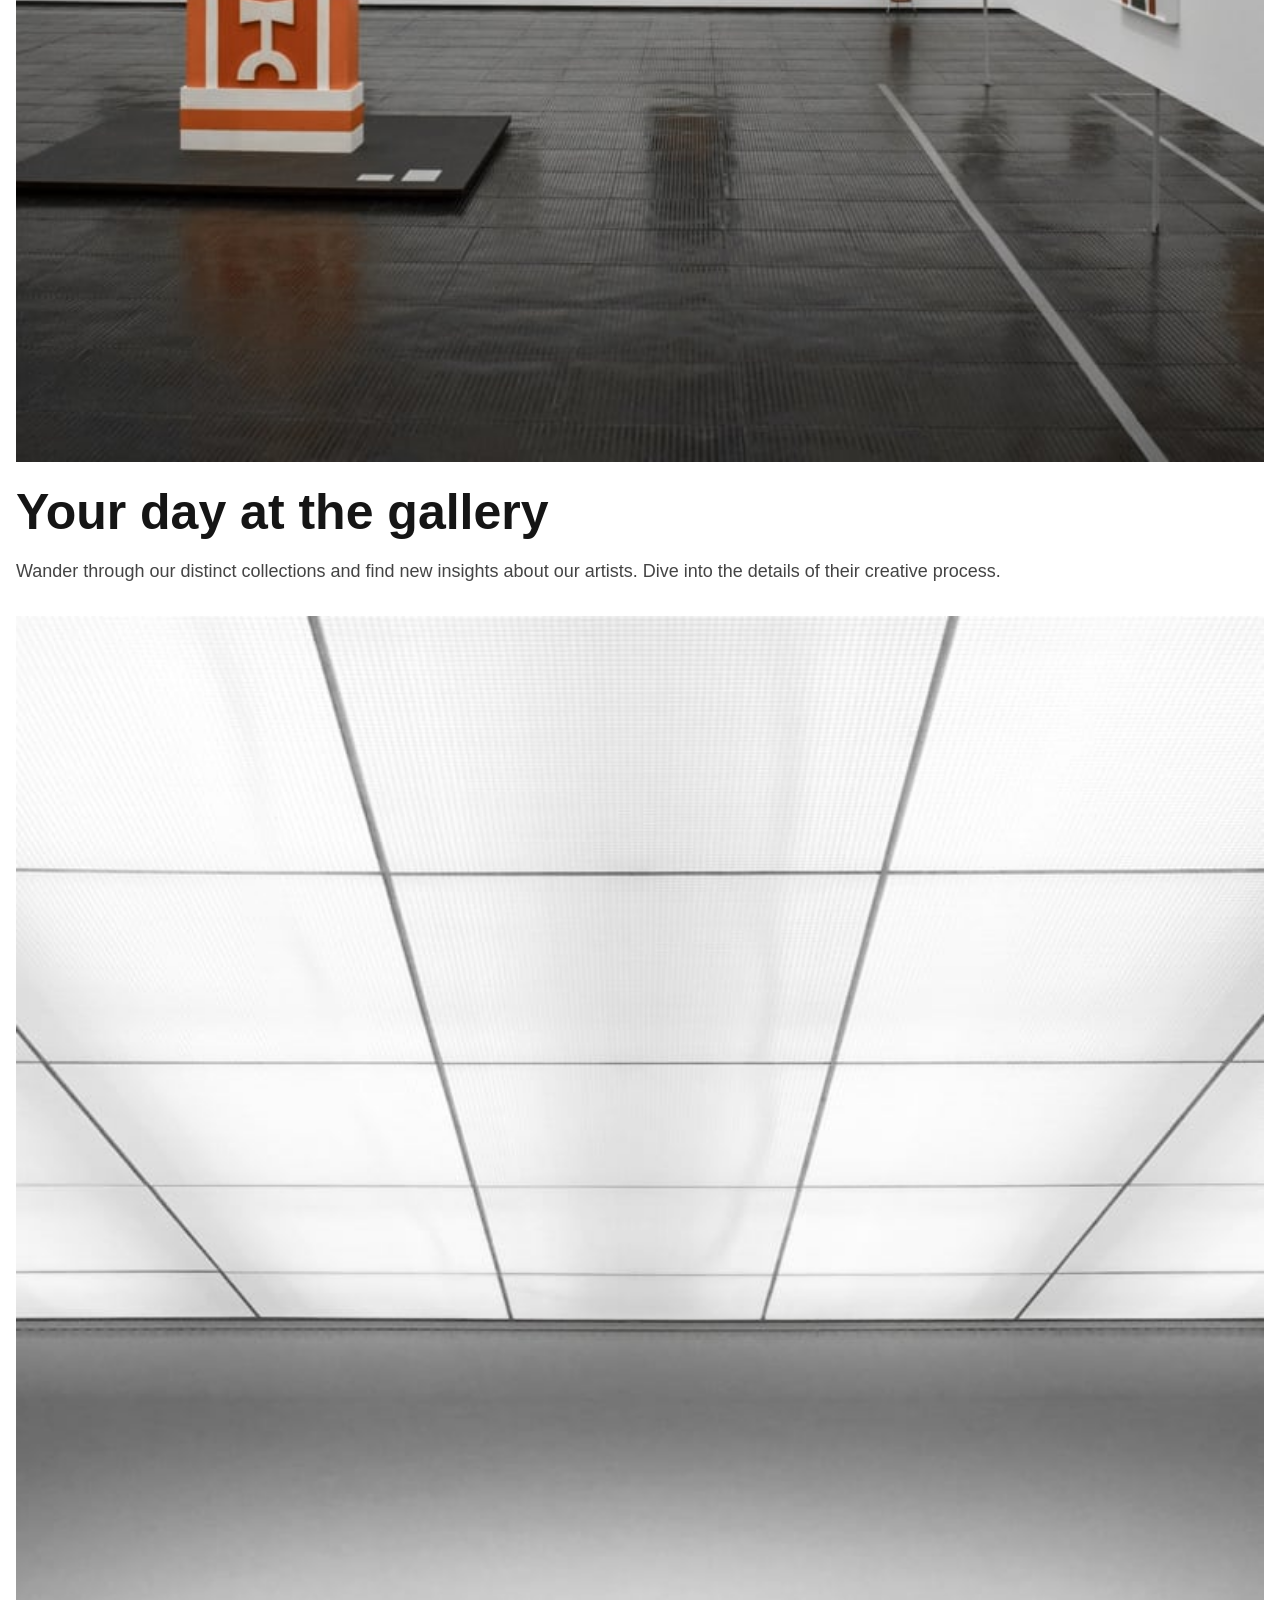
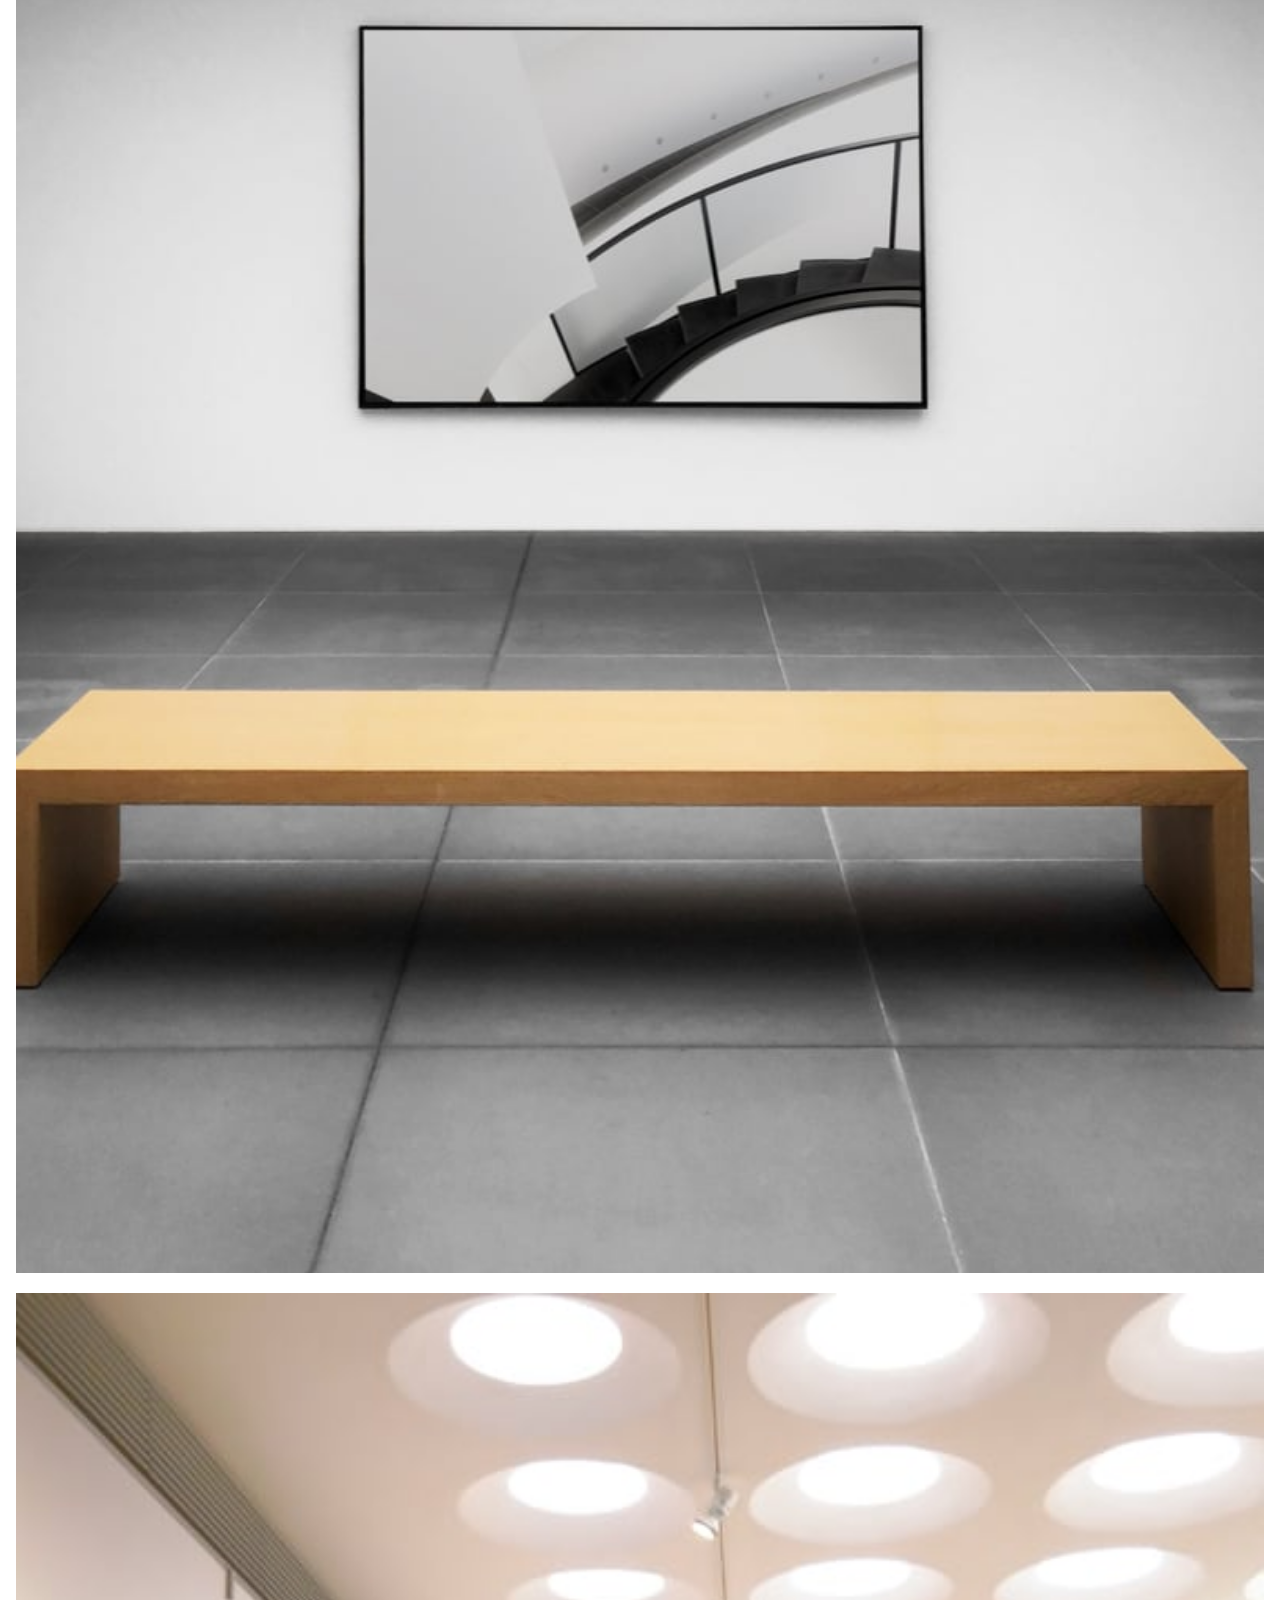
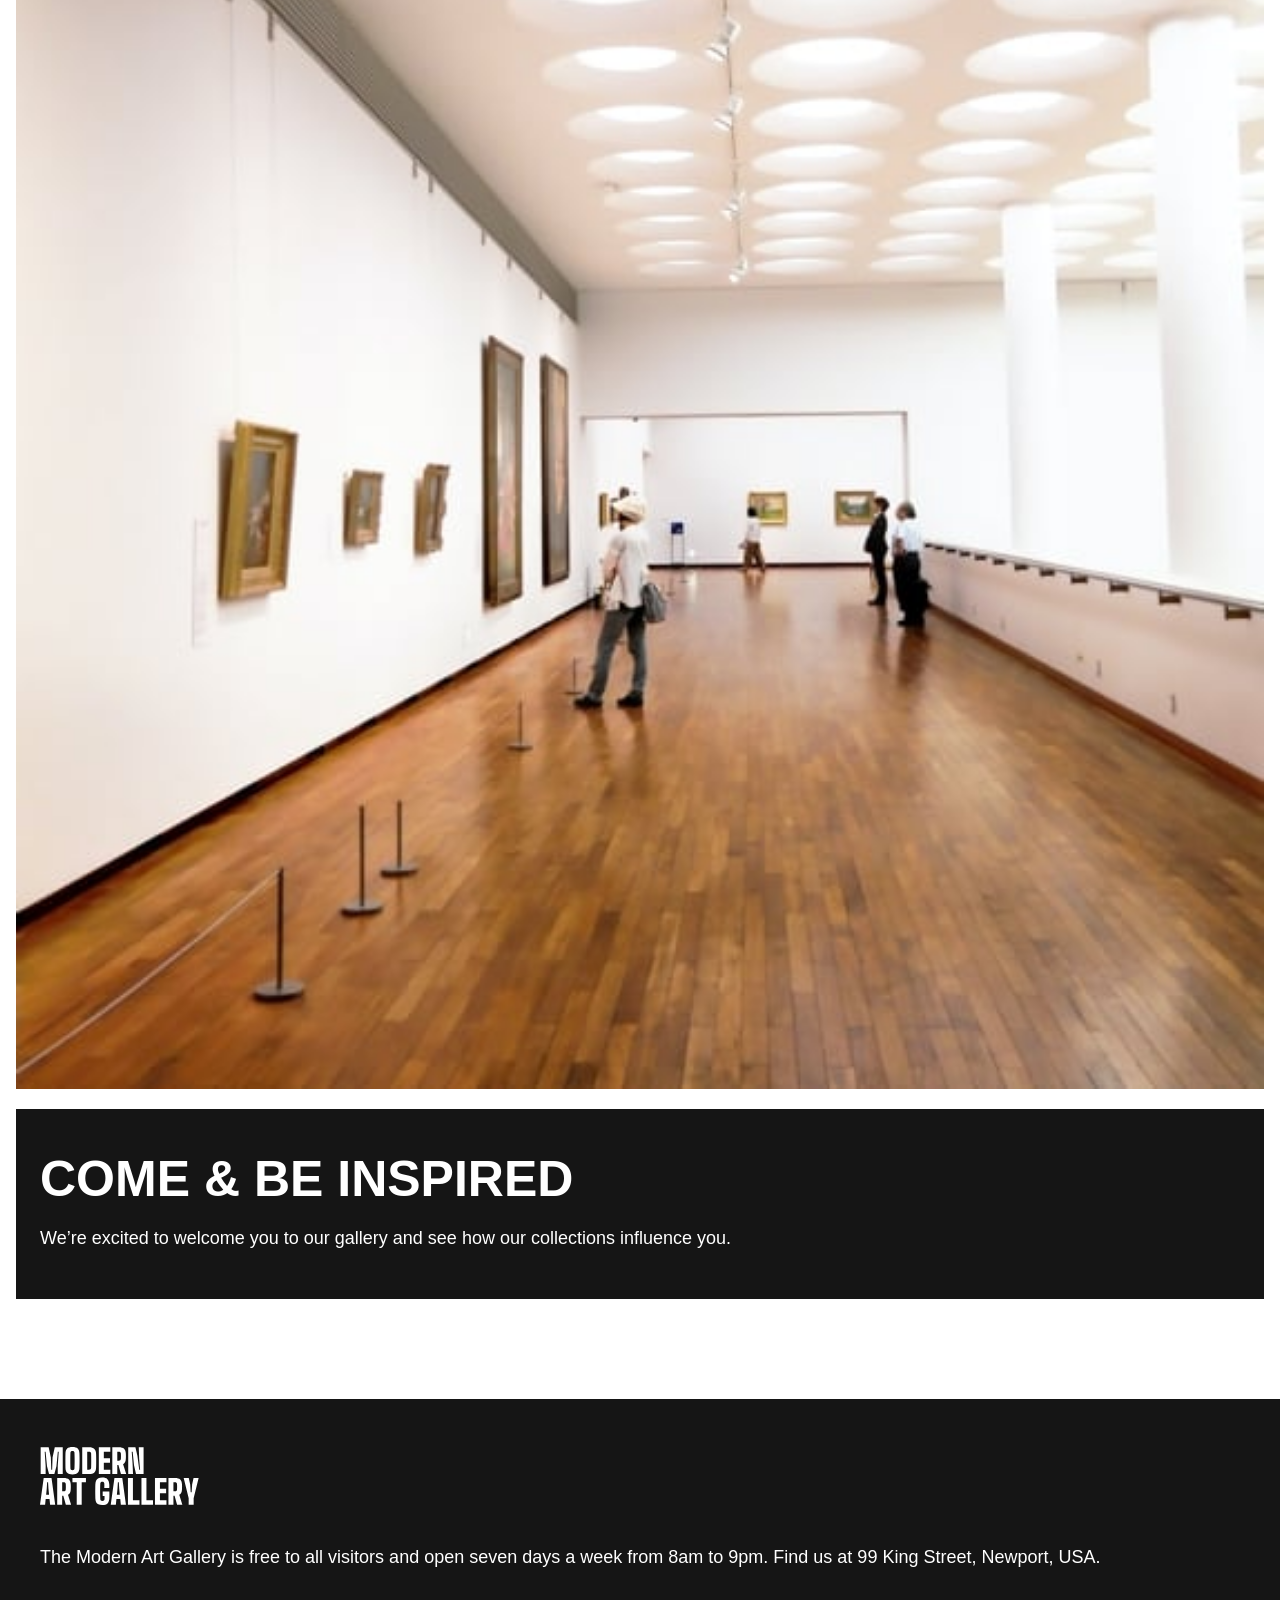
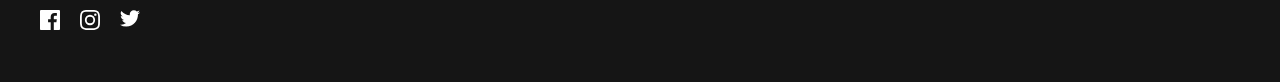
==== commit 9f2acc15: "feat: :sparkles: footer html elements and styles added." ====
--- a/index.html
+++ b/index.html
@@ -112,5 +112,33 @@
         </div>
       </section>
     </main>
+    <footer>
+      <img
+        class="footer-logo-light"
+        src="./assets/logo-light.svg"
+        alt="Modern Art Gallery wordmark in white, with the text Modern Art Gallery displayed in a modern geometric style on a dark background in the footer area of the website. The tone is clean, polished, and welcoming."
+      />
+      <p>
+        The Modern Art Gallery is free to all visitors and open seven days a
+        week from 8am to 9pm. Find us at 99 King Street, Newport, USA.
+      </p>
+      <div class="socials-container">
+        <a href="#"
+          ><img
+            src="./assets/icon-facebook.svg"
+            alt="Facebook logo showing a white lowercase f on a dark square background, linking to the gallery Facebook page. The icon sits in the footer beside other social links in a clean, modern gallery layout. The tone is welcoming and contemporary."
+        /></a>
+        <a href="#"
+          ><img
+            src="./assets/icon-instagram.svg"
+            alt="Instagram logo in white on a dark square background, with a camera outline and a circular lens, linking to the gallery Instagram page."
+        /></a>
+        <a href="#"
+          ><img
+            src="./assets/icon-twitter.svg"
+            alt="Twitter bird logo in white on a dark square background, linking to the gallery Twitter page."
+        /></a>
+      </div>
+    </footer>
   </body>
 </html>
--- a/index.css
+++ b/index.css
@@ -174,3 +174,30 @@
     font-family: 'Outfit', Arial, Helvetica, sans-serif;
   }
 }
+
+/* Footer */
+
+footer {
+  display: flex;
+  flex-direction: column;
+  gap: 2.5rem;
+  background-color: var(--grey-900);
+  padding: 3rem 2.5rem;
+  color: var(--white);
+
+  p {
+    font-size: 1.125rem;
+    line-height: 140%;
+    font-family: 'Outfit', Arial, Helvetica, sans-serif;
+  }
+}
+
+.footer-logo-light {
+  width: 9.9731rem;
+  height: 3.625rem;
+}
+
+.socials-container {
+  display: flex;
+  gap: 1.25rem;
+}
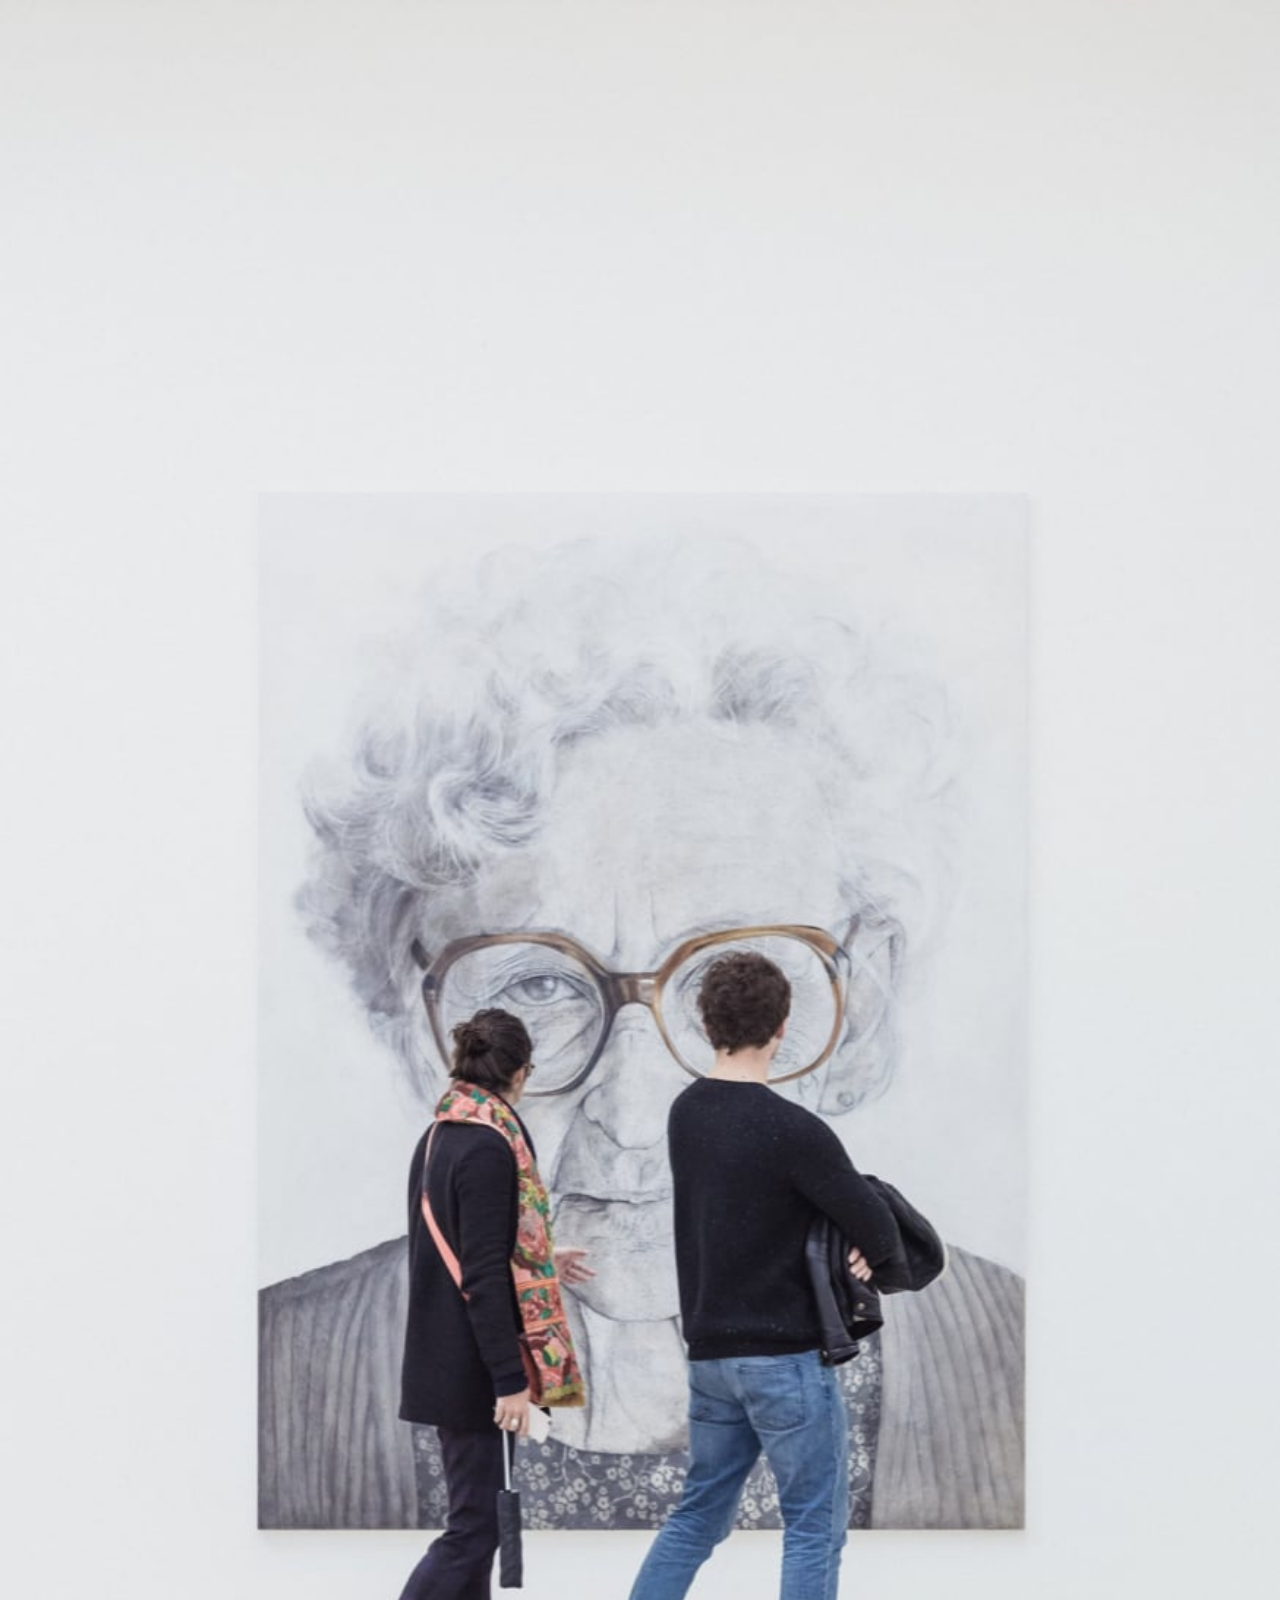
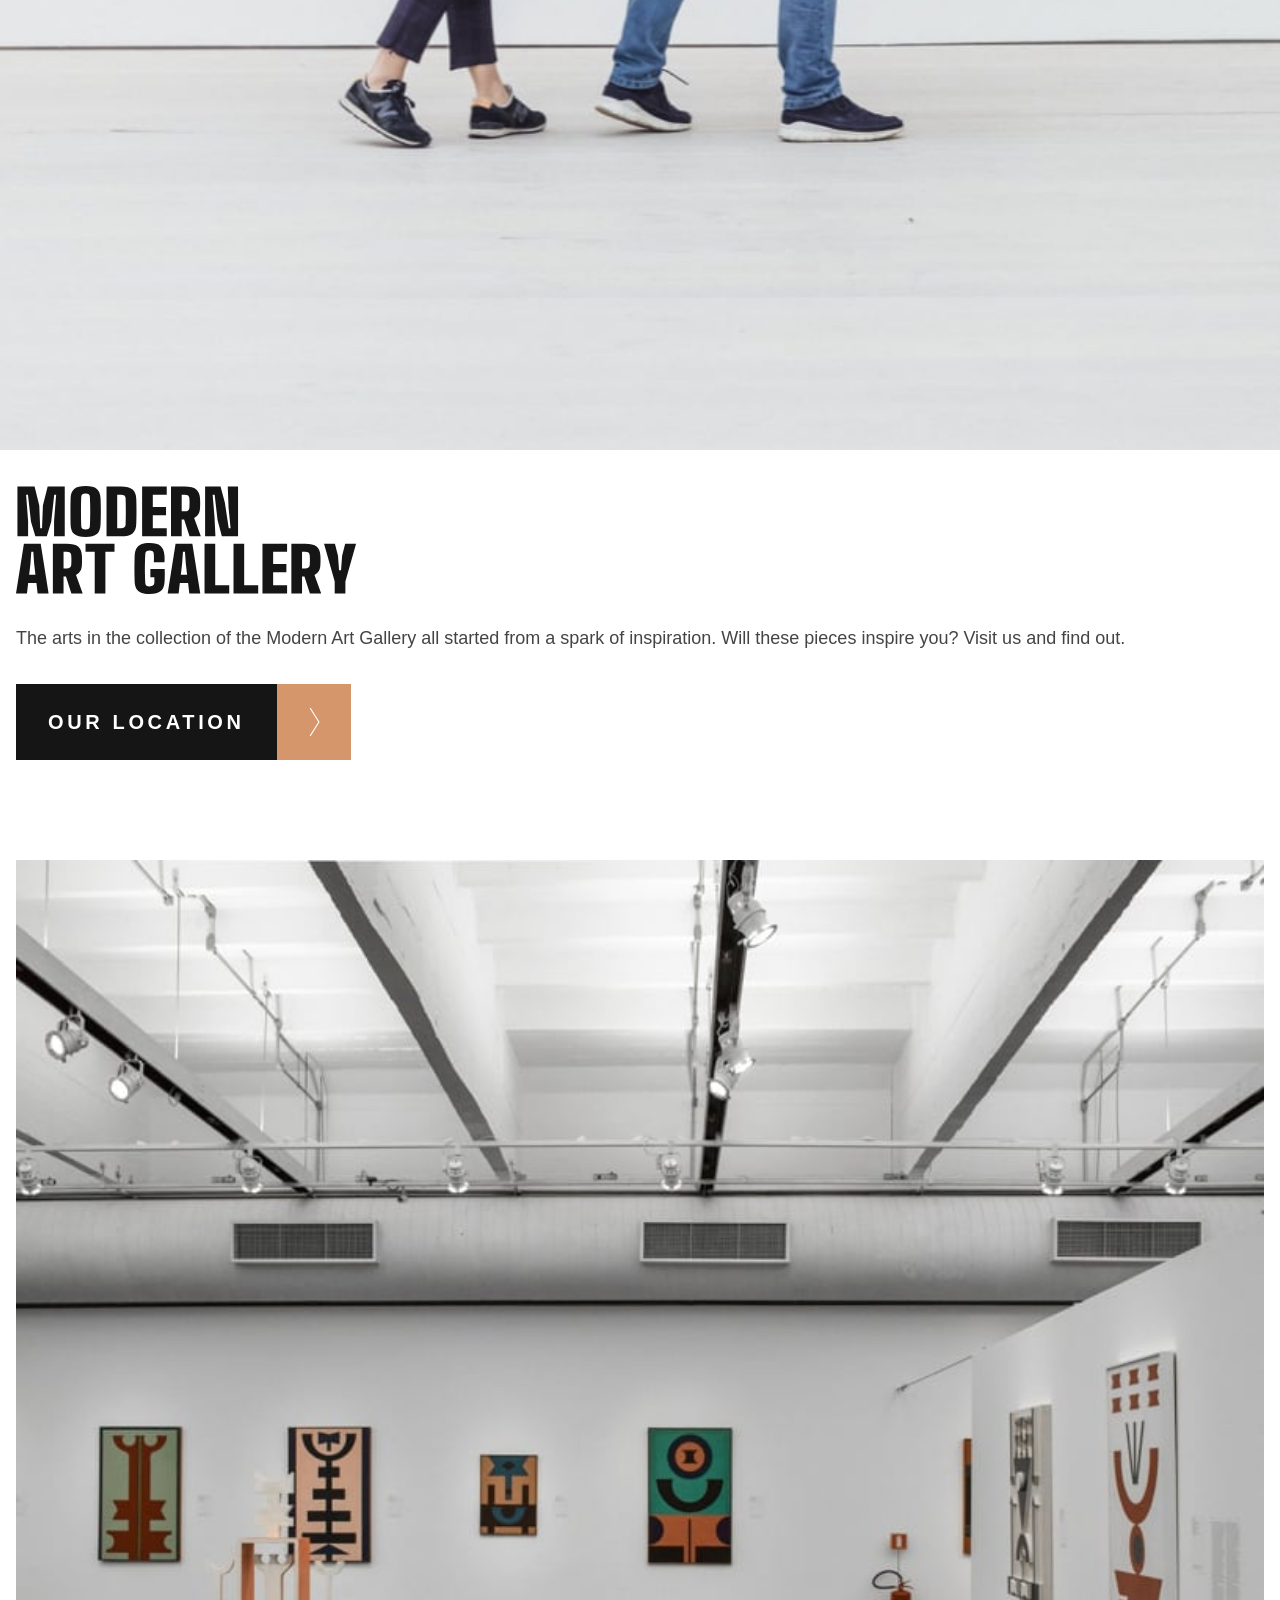
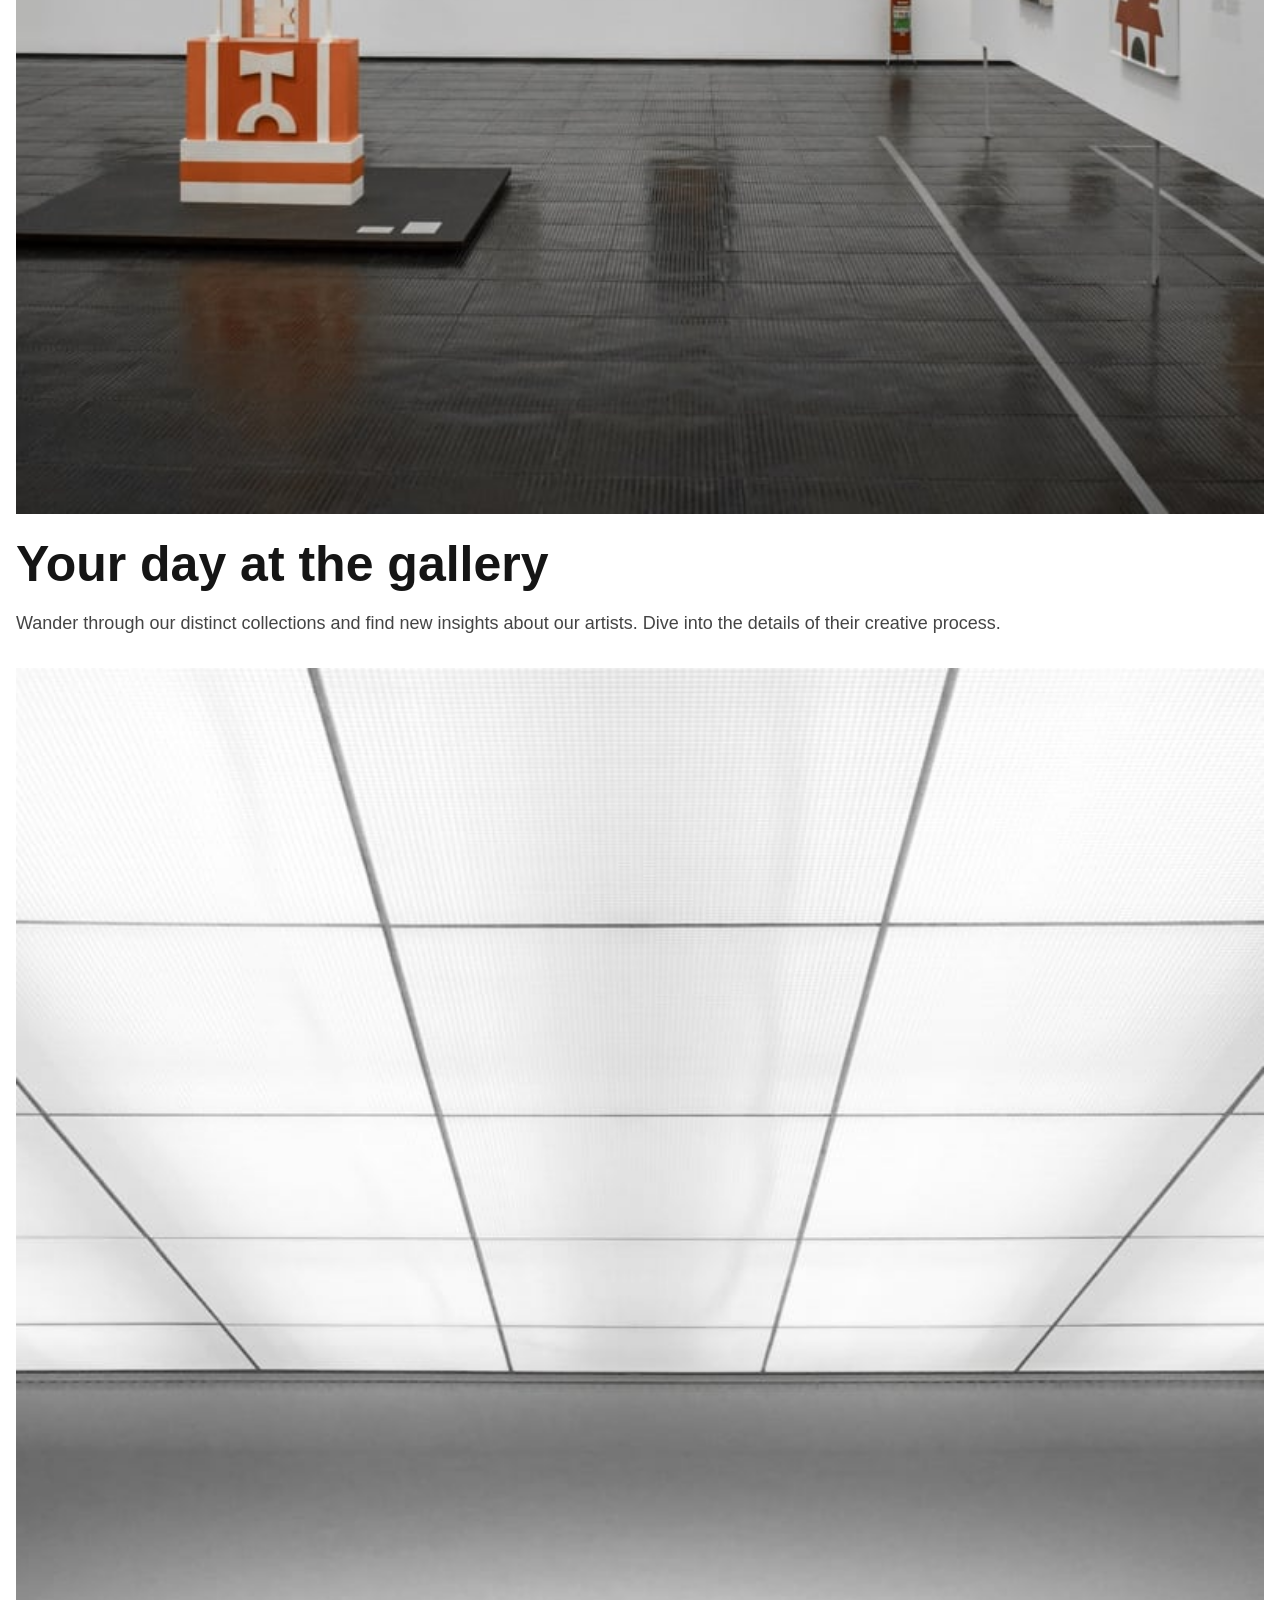
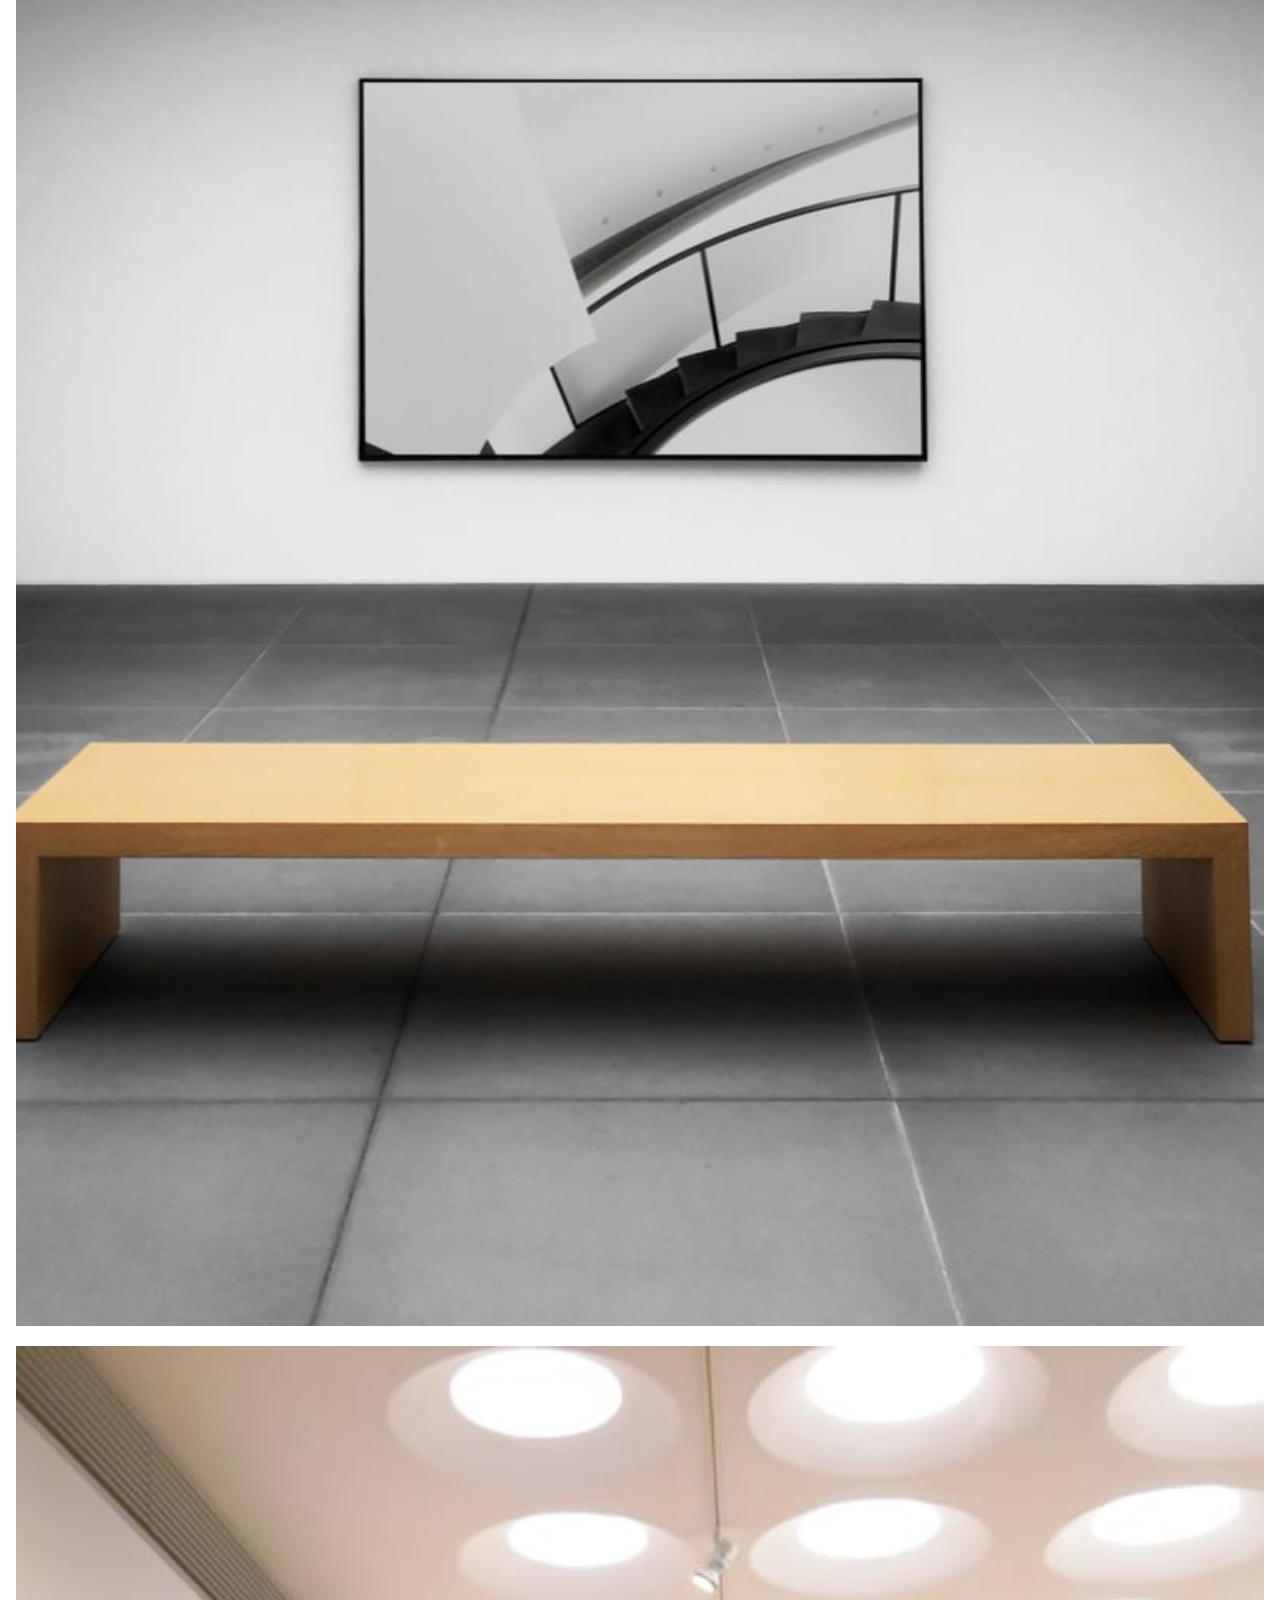
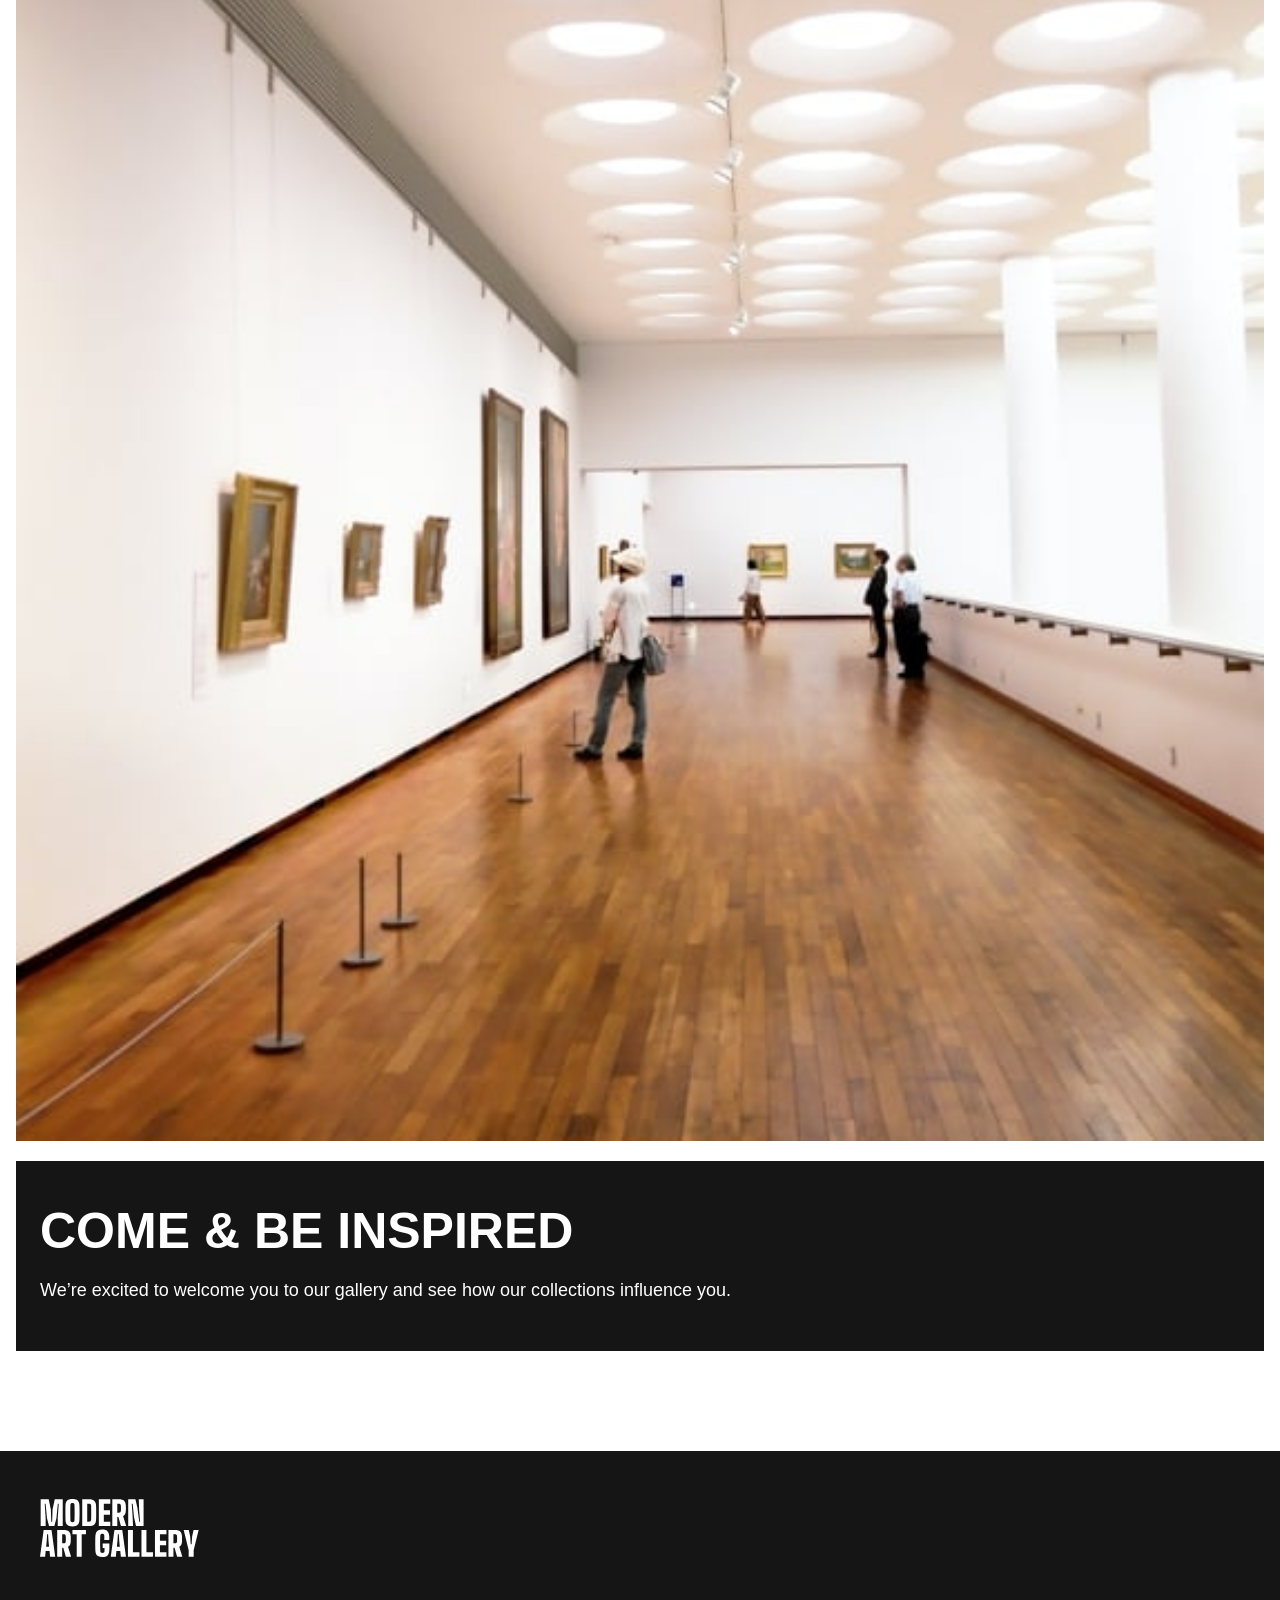
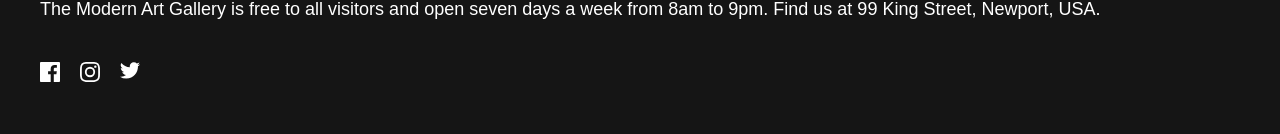
==== commit d198b640: "refactor: :recycle: main content section changed p element to img element for logo." ====
--- a/index.html
+++ b/index.html
@@ -36,7 +36,11 @@
           />
         </picture>
         <div class="gallery-info-container">
-          <h1>Modern Art Gallery</h1>
+          <img
+            class="main-content-logo"
+            src="./assets/logo-dark.svg"
+            alt="Modern Art Gallery logo"
+          />
           <p>
             The arts in the collection of the Modern Art Gallery all started
             from a spark of inspiration. Will these pieces inspire you? Visit us
--- a/index.css
+++ b/index.css
@@ -36,19 +36,16 @@
   }
 }
 
+.main-content-logo {
+  width: 21.4375rem;
+  height: 6.75rem;
+}
+
 .gallery-info-container {
   display: flex;
   flex-direction: column;
   gap: 2rem;
   padding: 0 1rem;
-
-  h1 {
-    color: var(--grey-900);
-    font-weight: 700;
-    font-size: 62px;
-    line-height: 90%;
-    font-family: 'Big Shoulders', Arial, Helvetica, sans-serif;
-  }
 
   p {
     color: var(--grey-700);
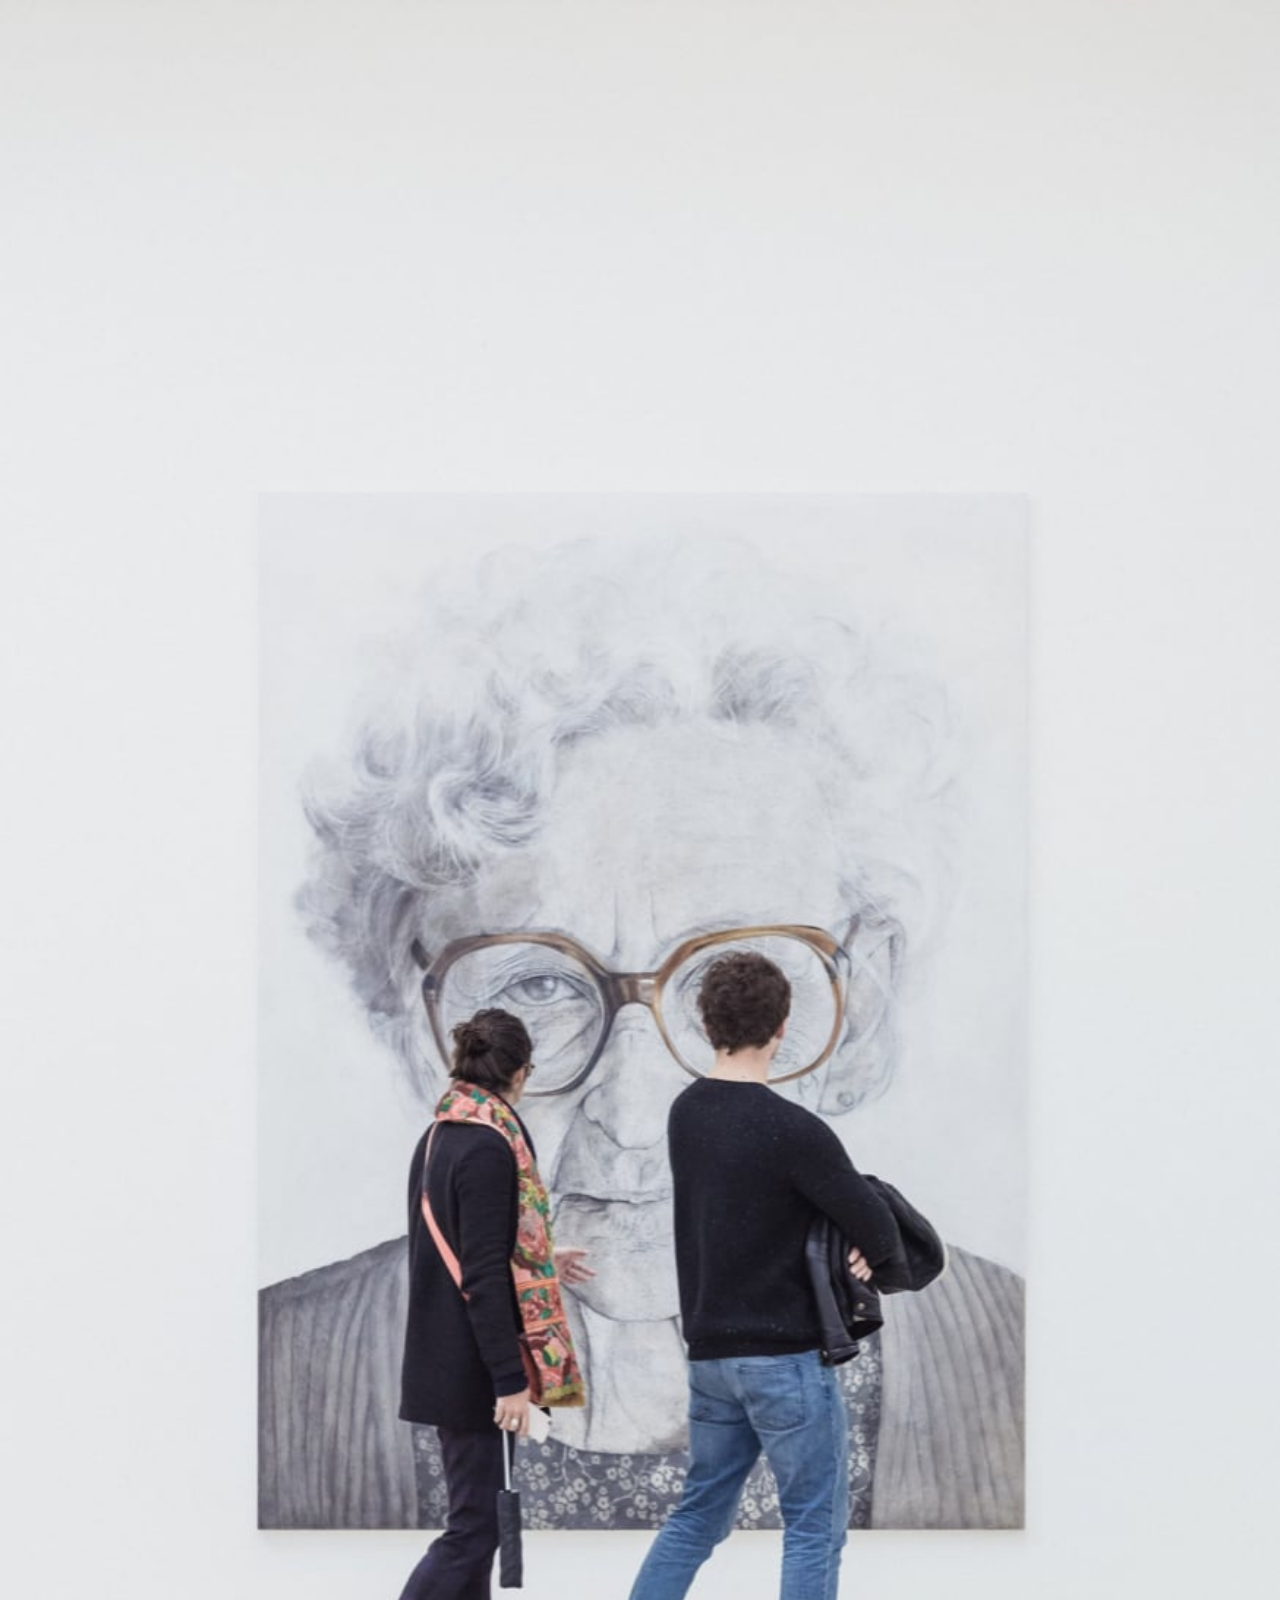
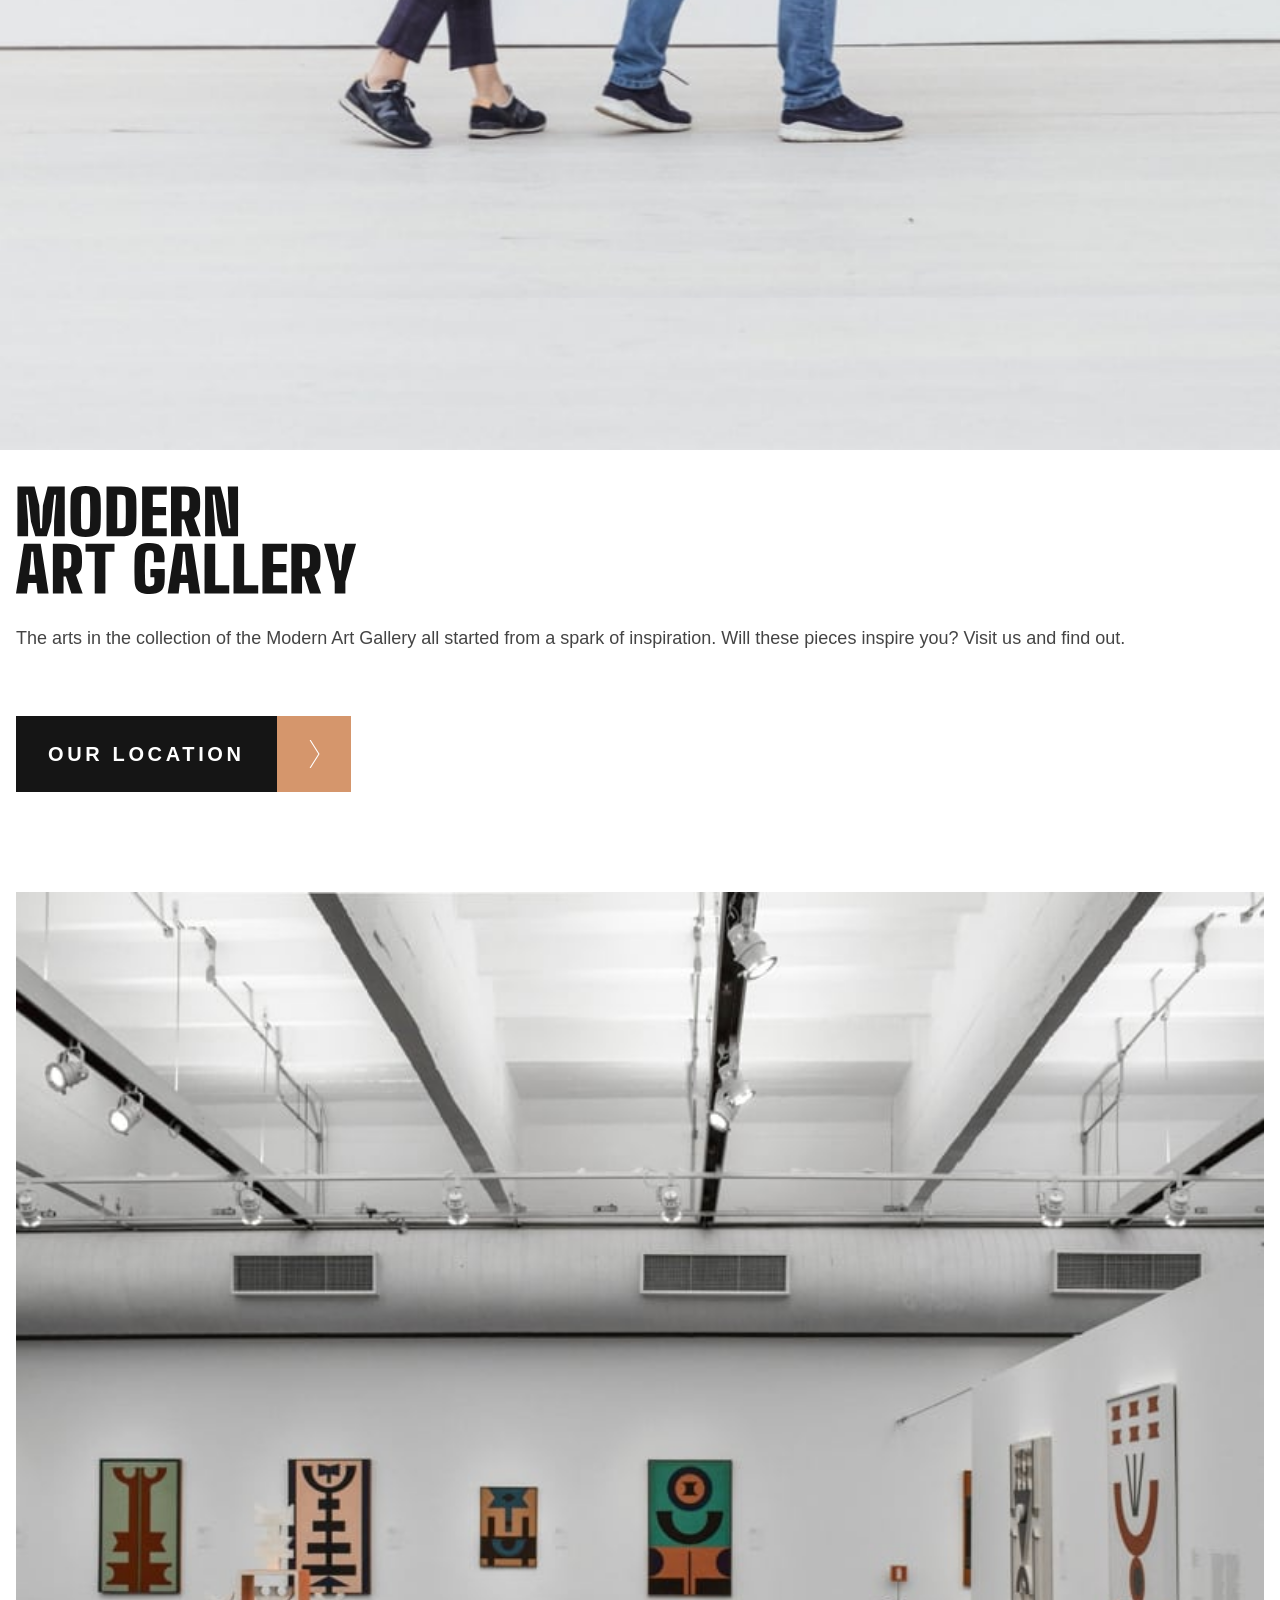
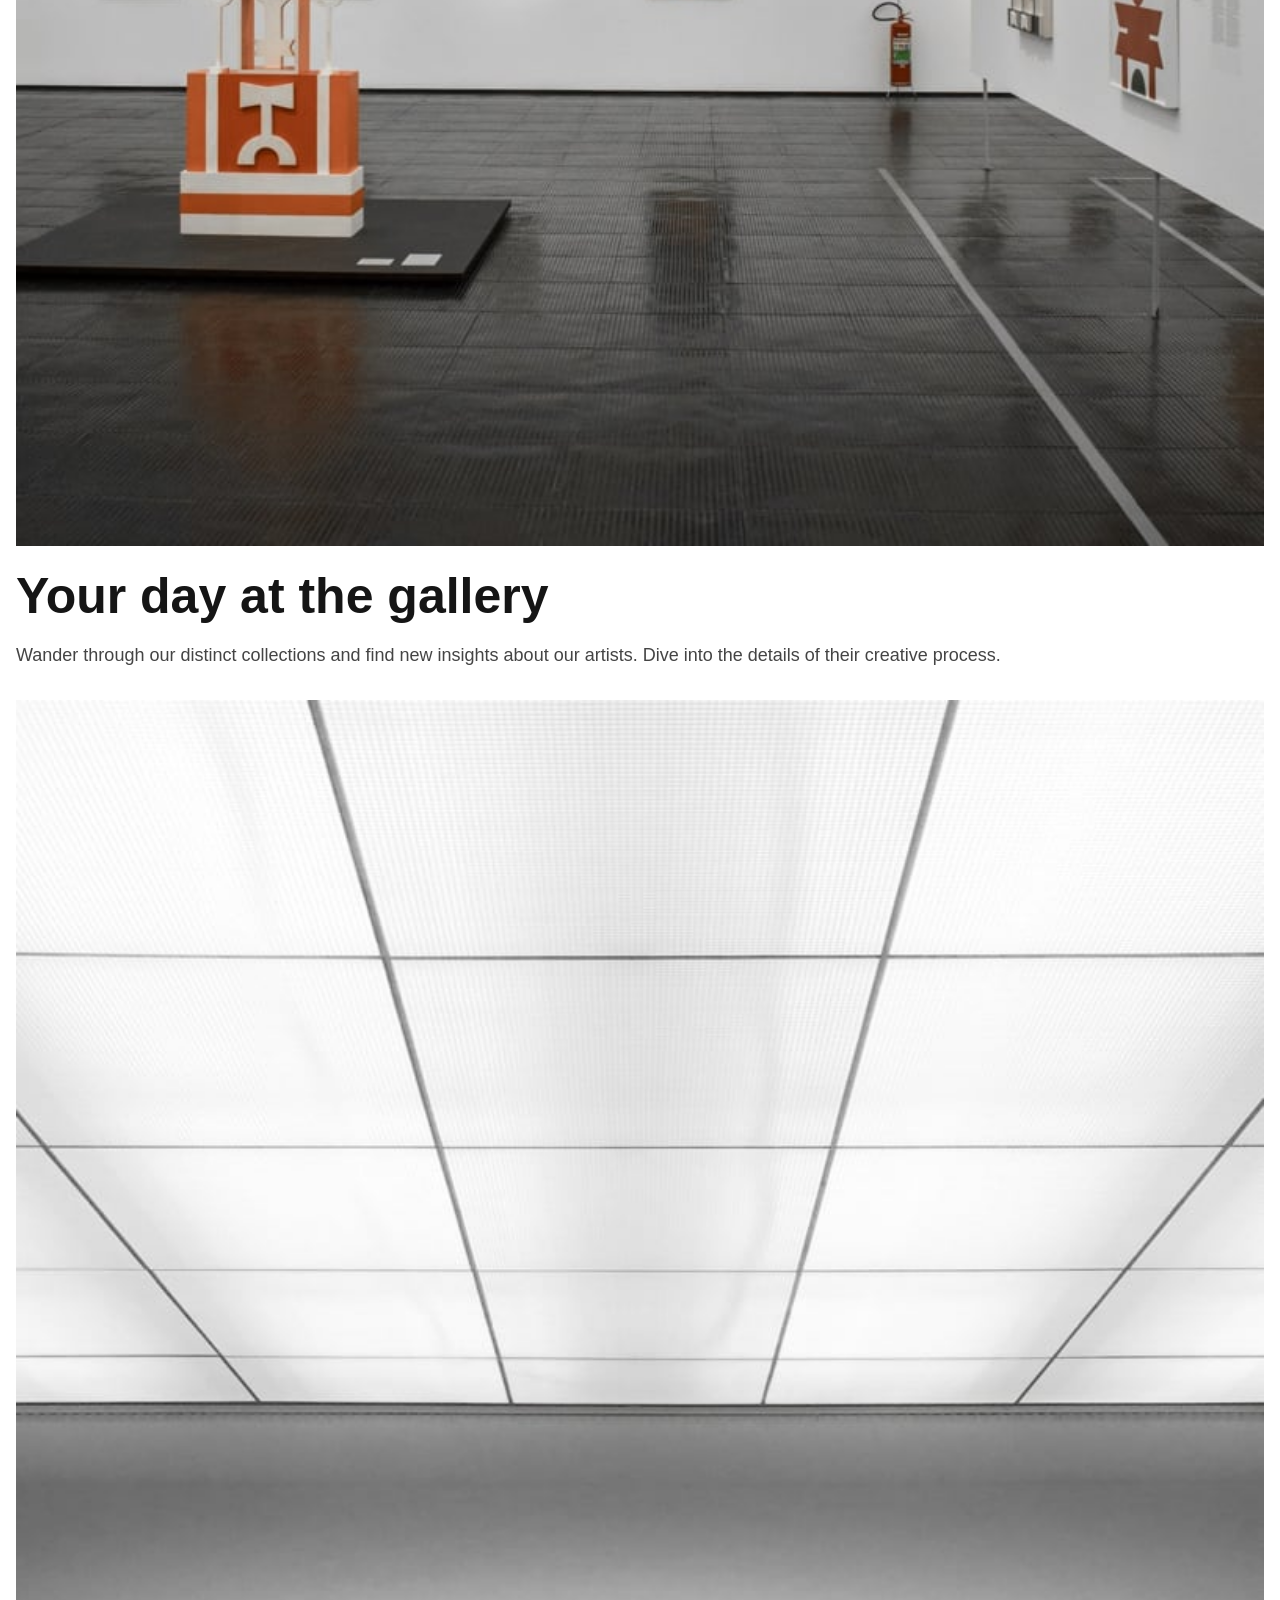
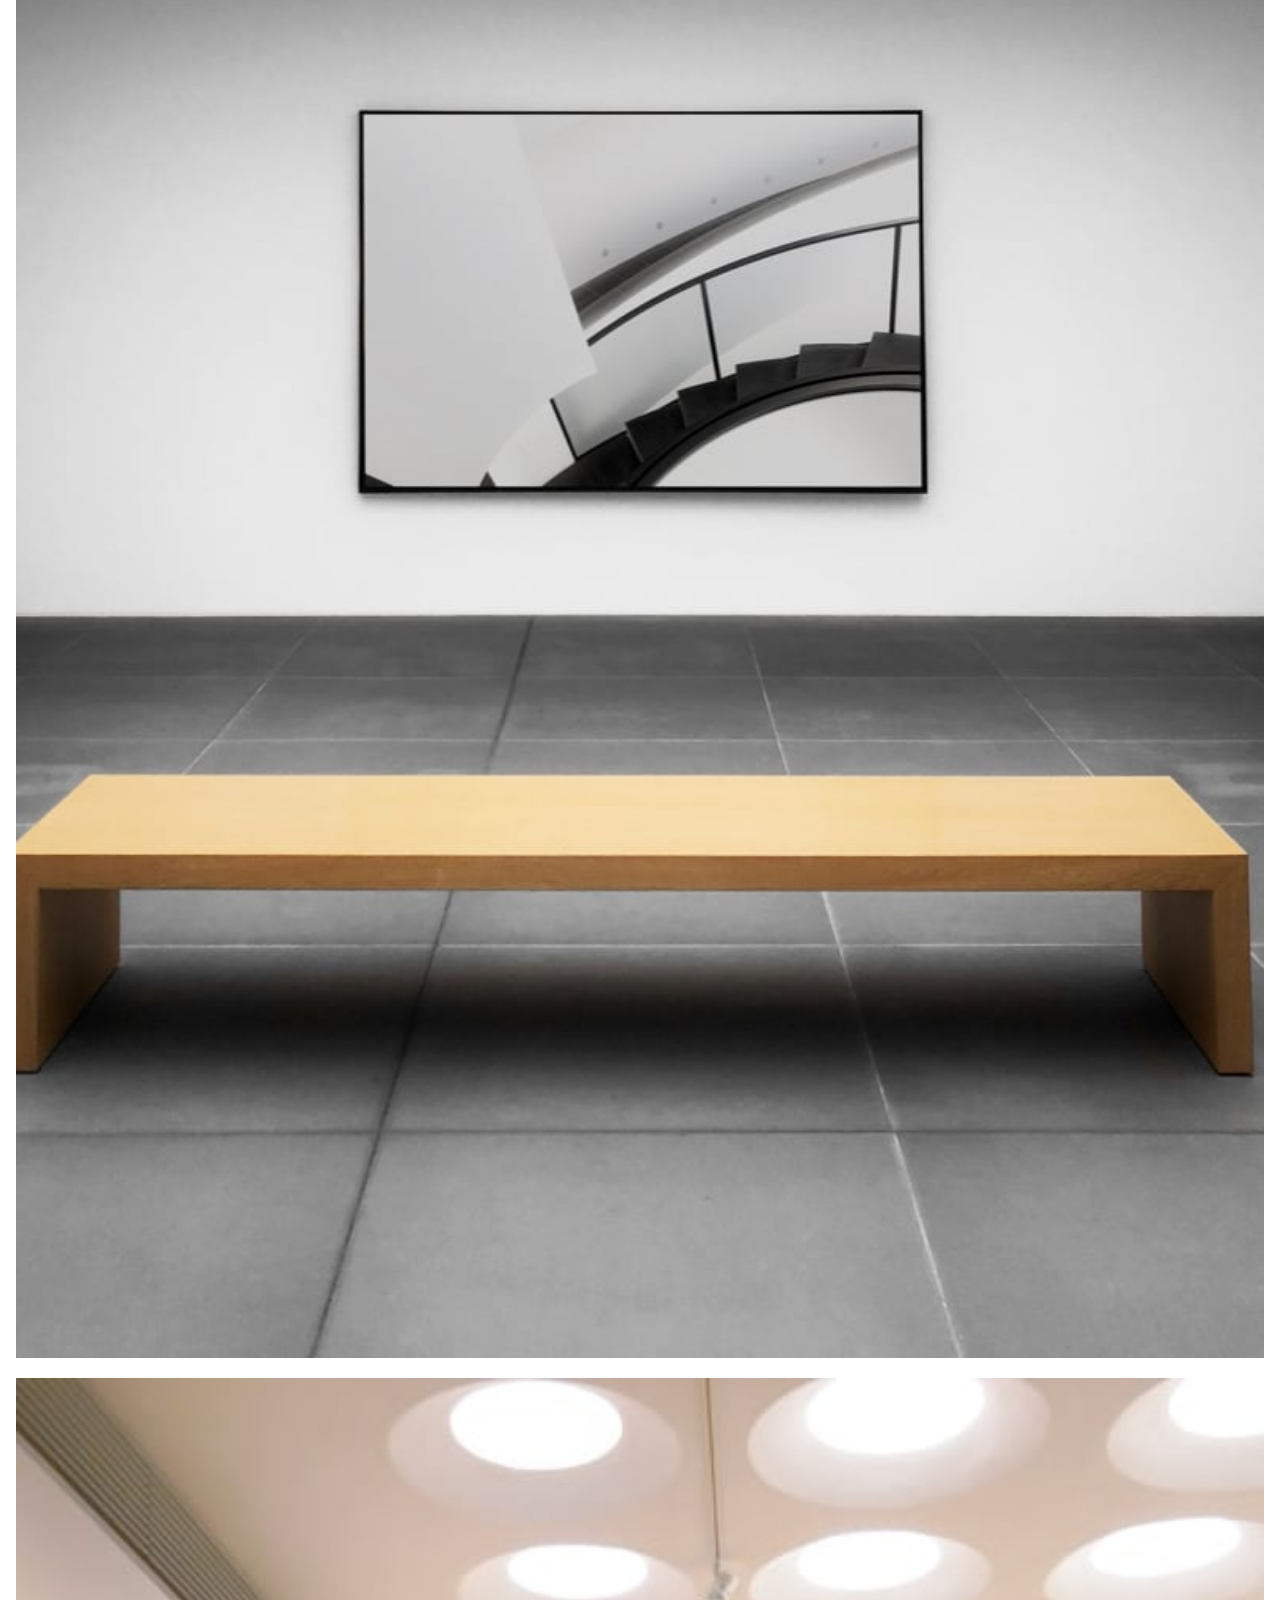
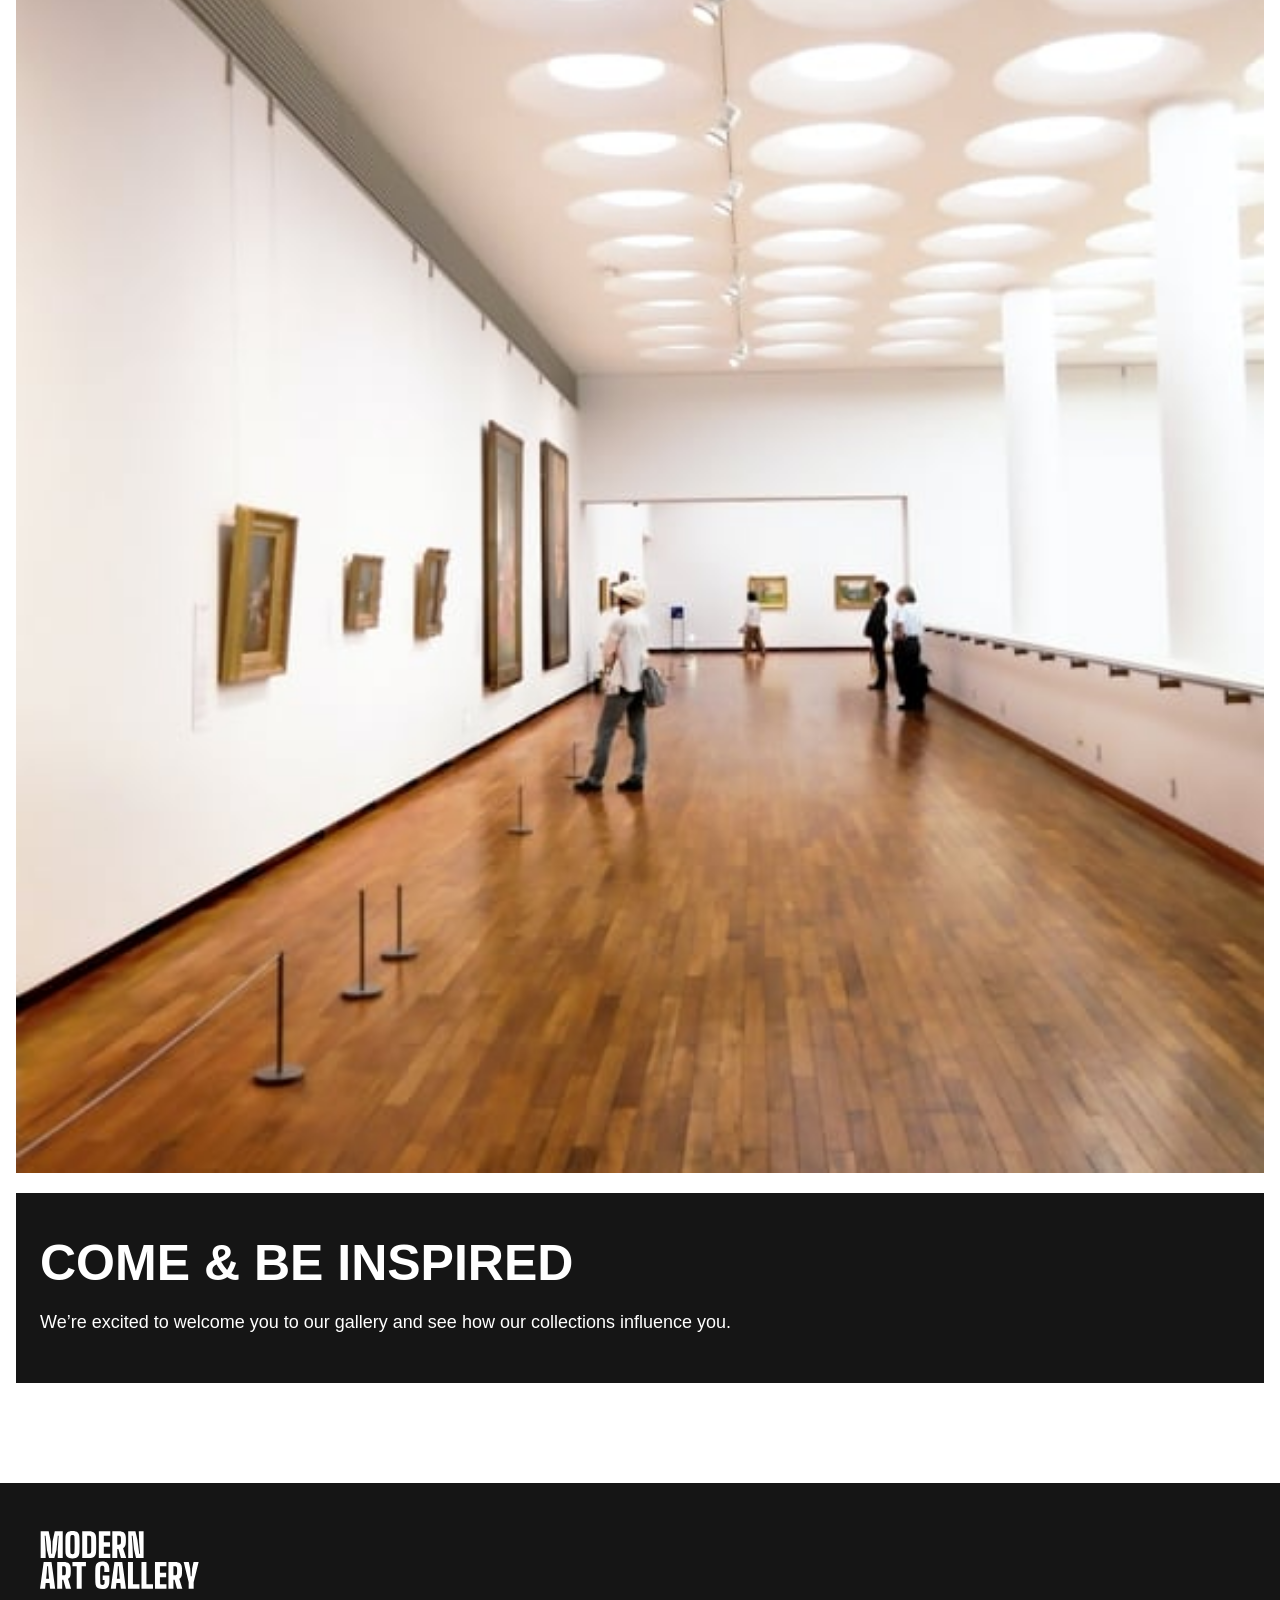
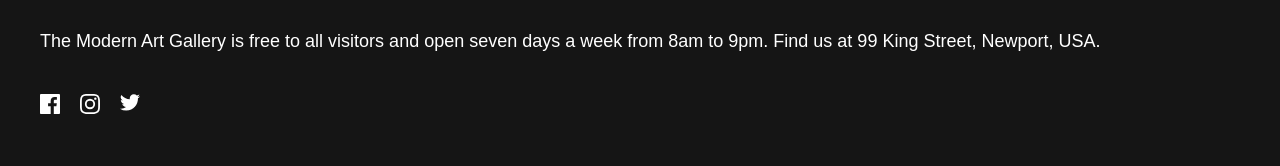
==== commit fae5c3df: "feat: :sparkles: loction page map section added with button" ====
--- a/index.html
+++ b/index.html
@@ -48,7 +48,7 @@
           </p>
           <a class="our-location-btn" href="#">
             <div class="our-location-button-wrapper">
-              <p>OUR LOCATION</p>
+              <p><a href="location.html">OUR LOCATION</a></p>
               <span
                 ><img
                   src="./assets/icon-arrow-right.svg"
--- a/index.css
+++ b/index.css
@@ -25,31 +25,31 @@
 /* || Main Content Section */
 
 .main-content {
-  margin-block-end: 6.25rem;
+  margin-block-end: 100px;
 }
 
 .main-content-hero-image {
   img {
-    margin-block-end: 2rem;
+    margin-block-end: 32px;
     width: 100%;
     height: auto;
   }
 }
 
 .main-content-logo {
-  width: 21.4375rem;
-  height: 6.75rem;
+  width: 343px;
+  height: 108px;
 }
 
 .gallery-info-container {
   display: flex;
   flex-direction: column;
-  gap: 2rem;
-  padding: 0 1rem;
+  gap: 32px;
+  padding: 0 16px;
 
   p {
     color: var(--grey-700);
-    font-size: 1.125rem;
+    font-size: 18px;
     line-height: 140%;
     font-family: 'Outfit', Arial, Helvetica, sans-serif;
   }
@@ -65,18 +65,23 @@
 
   p {
     background-color: var(--grey-900);
-    padding: 1.5rem 2rem;
+    padding: 24px 32px;
     color: var(--white);
     font-weight: 800;
-    font-size: 1.25rem;
+    font-size: 20px;
     font-family: 'Big Shoulders', Arial, Helvetica, sans-serif;
-    letter-spacing: 0.2275rem;
+    letter-spacing: 3.64px;
+
+    a {
+      color: var(--white);
+      text-decoration: none;
+    }
   }
 
   span {
     display: flex;
     background-color: var(--gold-500);
-    padding: 1.5rem 2rem;
+    padding: 24px 32px;
   }
 
   p,
@@ -98,26 +103,26 @@
 /* Gallery Section */
 
 .gallery {
-  margin-block-end: 6.25rem;
-  padding: 0 1rem;
+  margin-block-end: 100px;
+  padding: 0 16px;
 }
 
 .gallery-hero {
   display: flex;
   flex-direction: column;
-  gap: 1.5rem;
-  margin-block-end: 2rem;
+  gap: 24px;
+  margin-block-end: 32px;
 
   h2 {
     color: var(--grey-900);
-    font-size: 3.125rem;
+    font-size: 50px;
     line-height: 90%;
     font-family: 'Big Shoulders', Arial, Helvetica, sans-serif;
   }
 
   p {
     color: var(--grey-700);
-    font-size: 1.125rem;
+    font-size: 18px;
     line-height: 140%;
     font-family: 'Outfit', Arial, Helvetica, sans-serif;
   }
@@ -134,7 +139,7 @@
   display: grid;
   grid-template-rows: auto;
   grid-template-columns: 1fr;
-  gap: 1rem;
+  gap: 16px;
 }
 
 .gallery-image-one {
@@ -154,19 +159,19 @@
 .gallery-inspo-container {
   display: flex;
   flex-direction: column;
-  gap: 1.5rem;
+  gap: 24px;
   background-color: var(--grey-900);
-  padding: 3rem 1.5rem;
+  padding: 48px 24px;
   color: var(--white);
 
   h2 {
-    font-size: 3.125rem;
+    font-size: 50px;
     line-height: 90%;
     font-family: 'Big Shoulders', Arial, Helvetica, sans-serif;
   }
 
   p {
-    font-size: 1.125rem;
+    font-size: 18px;
     line-height: 140%;
     font-family: 'Outfit', Arial, Helvetica, sans-serif;
   }
@@ -177,24 +182,24 @@
 footer {
   display: flex;
   flex-direction: column;
-  gap: 2.5rem;
+  gap: 40px;
   background-color: var(--grey-900);
-  padding: 3rem 2.5rem;
+  padding: 48px 40px;
   color: var(--white);
 
   p {
-    font-size: 1.125rem;
+    font-size: 18px;
     line-height: 140%;
     font-family: 'Outfit', Arial, Helvetica, sans-serif;
   }
 }
 
 .footer-logo-light {
-  width: 9.9731rem;
-  height: 3.625rem;
+  width: 159.5696px;
+  height: 58px;
 }
 
 .socials-container {
   display: flex;
-  gap: 1.25rem;
-}
+  gap: 20px;
+}
